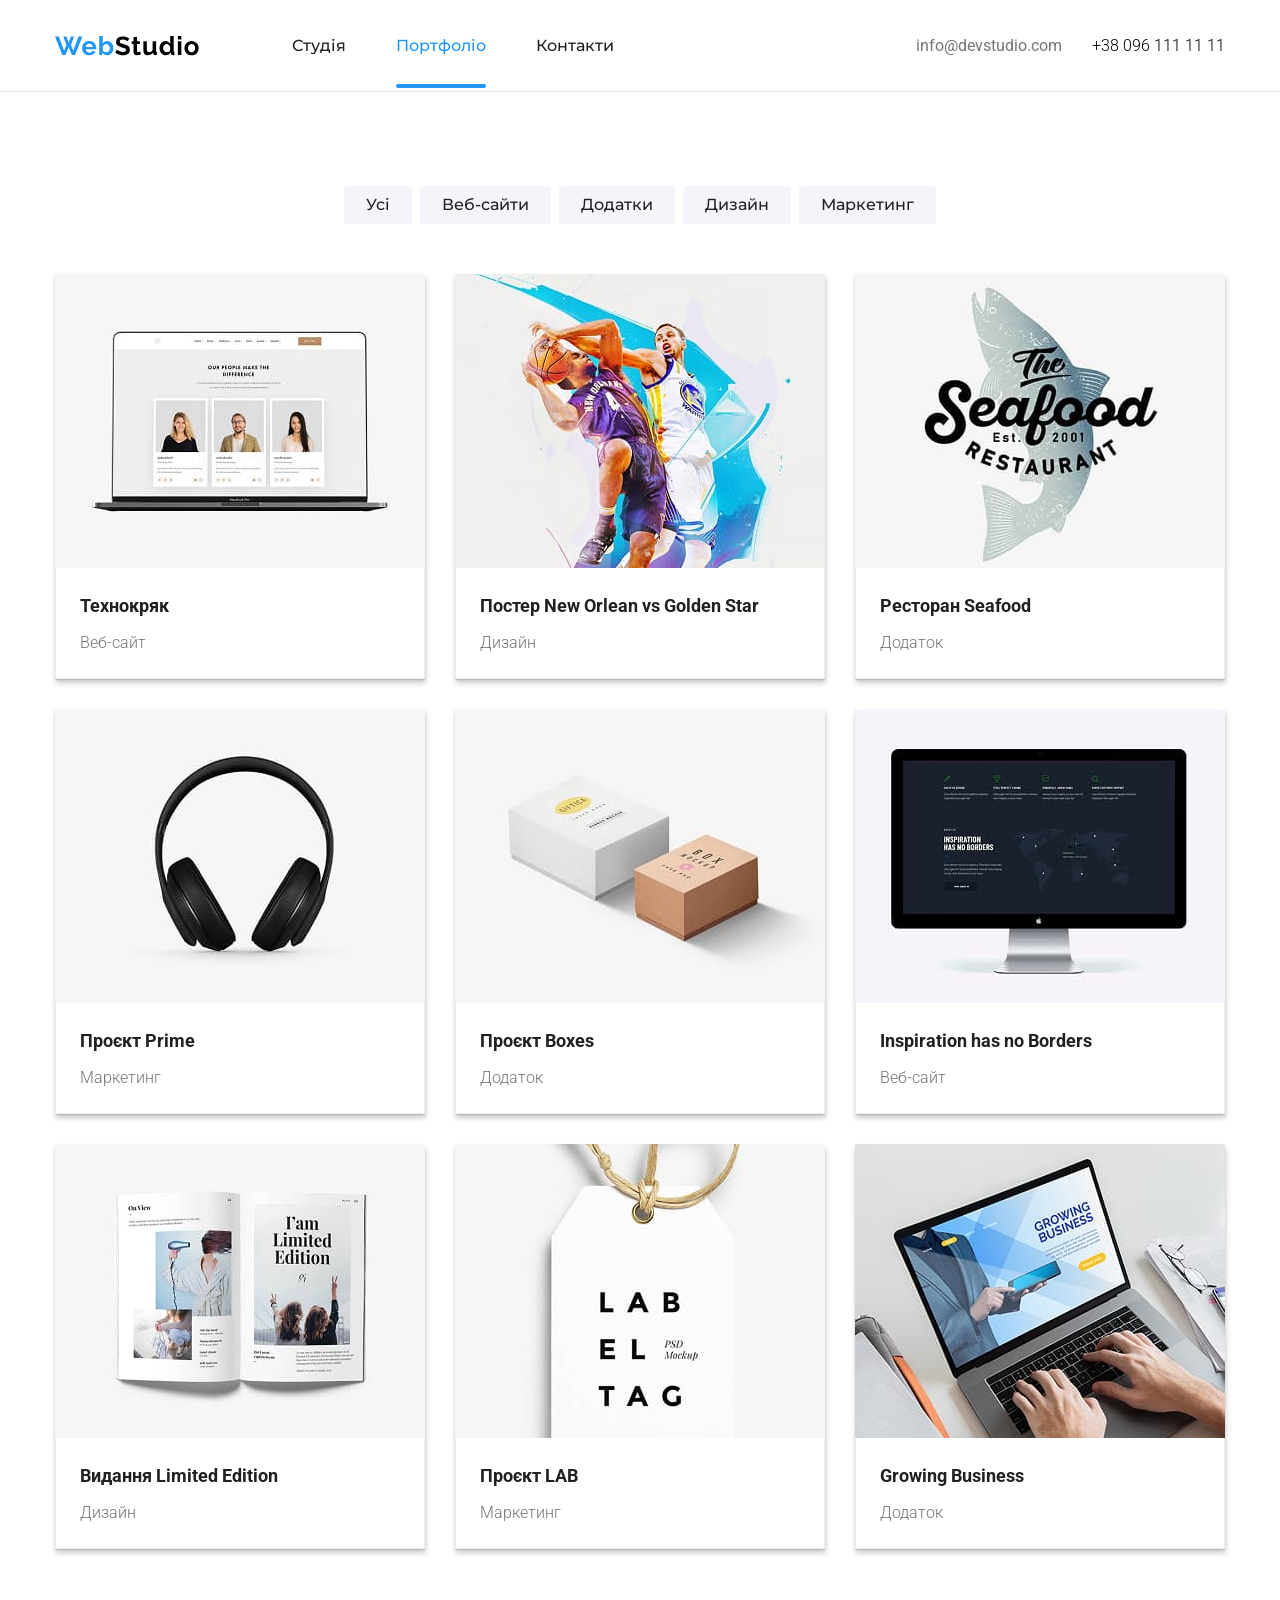
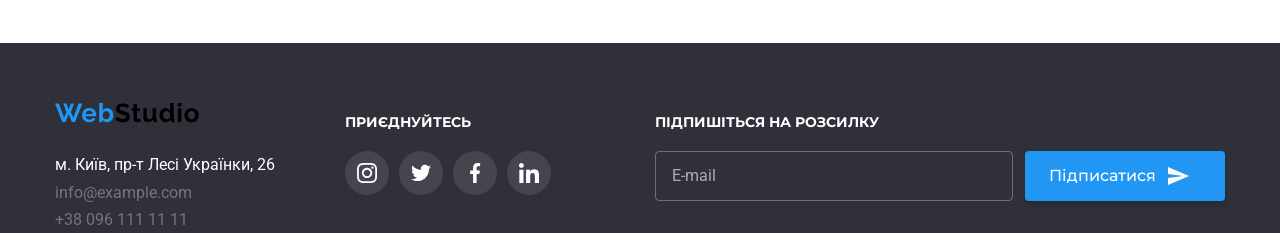
==== portfolio.html @ 0daf3292 "first commit" ====
<!DOCTYPE html>
<html lang="uk">
  <head>
    <meta charset="UTF-8"/>
    <meta name="viewport" content="width=device-width, initial-scale=1.0"/>
    <title>Portfolio</title>
    <link rel="stylesheet" href="./css/normalize.css">
    <link rel="stylesheet" href="https://cdnjs.cloudflare.com/ajax/libs/modern-normalize/1.0.0/modern-normalize.min.css">
    <link rel="stylesheet" href="./css/main.min.css">
    <link
      href="https://fonts.googleapis.com/css2?family=Montserrat:wght@500;600;700&family=Roboto:wght@300;400;500&display=swap"
      rel="stylesheet">
  </head>
  <body>
    <header class="header">
      <div class="container header-container">
        <img
          src="./image/WebStudio.svg"
          alt="WebStudio logo"
          class="header-logo">

        <nav class="header-nav">
          <ul class="header-nav-list">
            <li class="header-nav-item">
              <a href="./index.html" class="header-nav-link">Студія</a>
            </li>
            <li class="header-nav-item">
              <a href="./portfolio.html" class="header-nav-link current">Портфоліо</a>
            </li>
            <li class="header-nav-item">
              <a href="#" class="header-nav-link">Контакти</a>
            </li>
          </ul>
        </nav>

        <ul class="header-contacts">
          <li class="header-contacts-item">
            <a href="#" class="header-contacts-link">info@devstudio.com</a>
          </li>
          <li class="header-contacts-item">
            <p class="header-contacts-phone">+38 096 111 11 11</p>
          </li>
        </ul>
      </div>
    </header>

   <main class="main">
      <section class="hero-section">
      <div class="container hero-container">
      <ul class="filters">
        <li class="filters-item"><button class="filters-button">Усі</button></li>
        <li class="filters-item"><button class="filters-button">Веб-сайти</button></li>
        <li class="filters-item"><button class="filters-button">Додатки</button></li>
        <li class="filters-item"><button class="filters-button">Дизайн</button></li>
        <li class="filters-item"><button class="filters-button">Маркетинг</button></li>
      </ul>

            <ul class="portfolio">
        <li class="portfolio-item" tabindex="0">
          <div class="portfolio-thumb">
            <img src="./image/technokrayk.jpg" alt="Technokryak" class="portfolio-image"/>
            <p class="portfolio-overlay">
              Ресурс пропонує комплексні пропозиції з різним рівнем функціоналу та сервісів. Все це дозволить відвідувачу отримати вичерпні відомості про компанію чи приватну особу.
            </p>
          </div>
          <div class="portfolio-content">
            <h3 class="portfolio-title">Технокряк</h3>
            <p class="portfolio-category">Веб-сайт</p>
          </div>
        </li>

        <li class="portfolio-item" tabindex="0">
          <div class="portfolio-thumb">
            <img src="./image/poster.jpg" alt="Poster" class="portfolio-image"/>
            <p class="portfolio-overlay">
              Ресурс пропонує комплексні пропозиції з різним рівнем функціоналу та сервісів. Все це дозволить відвідувачу отримати вичерпні відомості про компанію чи приватну особу.
            </p>
          </div>
          <div class="portfolio-content">
            <h3 class="portfolio-title">Постер New Orlean vs Golden Star</h3>
            <p class="portfolio-category">Дизайн</p>
          </div>
        </li>

        <li class="portfolio-item" tabindex="0">
          <div class="portfolio-thumb">
            <img src="./image/restapp.jpg" alt="Restaurant app" class="portfolio-image"/>
            <p class="portfolio-overlay">
              Ресурс пропонує комплексні пропозиції з різним рівнем функціоналу та сервісів. Все це дозволить відвідувачу отримати вичерпні відомості про компанію чи приватну особу.
            </p>
          </div>
          <div class="portfolio-content">
            <h3 class="portfolio-title">Ресторан Seafood</h3>
            <p class="portfolio-category">Додаток</p>
          </div>
        </li>

        <li class="portfolio-item" tabindex="0">
          <div class="portfolio-thumb">
            <img src="./image/headphones.jpg" alt="Headphones" class="portfolio-image"/>
            <p class="portfolio-overlay">
              Ресурс пропонує комплексні пропозиції з різним рівнем функціоналу та сервісів. Все це дозволить відвідувачу отримати вичерпні відомості про компанію чи приватну особу.
            </p>
          </div>
          <div class="portfolio-content">
            <h3 class="portfolio-title">Проєкт Prime</h3>
            <p class="portfolio-category">Маркетинг</p>
          </div>
        </li>

        <li class="portfolio-item" tabindex="0">
          <div class="portfolio-thumb">
            <img src="./image/boxes.jpg" alt="Boxes" class="portfolio-image"/>
            <p class="portfolio-overlay">
              Ресурс пропонує комплексні пропозиції з різним рівнем функціоналу та сервісів. Все це дозволить відвідувачу отримати вичерпні відомості про компанію чи приватну особу.
            </p>
          </div>
          <div class="portfolio-content">
            <h3 class="portfolio-title">Проєкт Boxes</h3>
            <p class="portfolio-category">Додаток</p>
          </div>
        </li>

        <li class="portfolio-item" tabindex="0">
          <div class="portfolio-thumb">
            <img src="./image/inspirationapp.jpg" alt="Inspiration has no borders" class="portfolio-image"/>
            <p class="portfolio-overlay">
              Ресурс пропонує комплексні пропозиції з різним рівнем функціоналу та сервісів. Все це дозволить відвідувачу отримати вичерпні відомості про компанію чи приватну особу..
            </p>
          </div>
          <div class="portfolio-content">
            <h3 class="portfolio-title">Inspiration has no Borders</h3>
            <p class="portfolio-category">Веб-сайт</p>
          </div>
        </li>

        <li class="portfolio-item" tabindex="0">
          <div class="portfolio-thumb">
            <img src="./image/magazine.jpg" alt="Magazine" class="portfolio-image"/>
            <p class="portfolio-overlay">
              Ресурс пропонує комплексні пропозиції з різним рівнем функціоналу та сервісів. Все це дозволить відвідувачу отримати вичерпні відомості про компанію чи приватну особу.
            </p>
          </div>
          <div class="portfolio-content">
            <h3 class="portfolio-title">Видання Limited Edition</h3>
            <p class="portfolio-category">Дизайн</p>
          </div>
        </li>

        <li class="portfolio-item" tabindex="0">
          <div class="portfolio-thumb">
            <img src="./image/labtag.jpg" alt="LAB Tag" class="portfolio-image"/>
            <p class="portfolio-overlay">
             Ресурс пропонує комплексні пропозиції з різним рівнем функціоналу та сервісів. Все це дозволить відвідувачу отримати вичерпні відомості про компанію чи приватну особу.
            </p>
          </div>
          <div class="portfolio-content">
            <h3 class="portfolio-title">Проєкт LAB</h3>
            <p class="portfolio-category">Маркетинг</p>
          </div>
        </li>

        <li class="portfolio-item" tabindex="0">
          <div class="portfolio-thumb">
            <img src="./image/growingbusiness.jpg" alt="Growing business app" class="portfolio-image"/>
            <p class="portfolio-overlay">
              Ресурс пропонує комплексні пропозиції з різним рівнем функціоналу та сервісів. Все це дозволить відвідувачу отримати вичерпні відомості про компанію чи приватну особу.
            </p>
          </div>
          <div class="portfolio-content">
            <h3 class="portfolio-title">Growing Business</h3>
            <p class="portfolio-category">Додаток</p>
          </div>
        </li>
      </ul>
    </div>
   </section>
  </main>

    <footer class="footer">
      <div class="container footer-container">
      <div class="footer-info">
        <img src="./image/WebStudio.svg" alt="WebStudio logo" class="footer-logo"/>

        <address class="footer-address">
      м. Київ, пр-т Лесі Українки, 26<br/>
      <span class="footer-email">info@example.com</span><br>
      <span class="footer-phone">+38 096 111 11 11</span>
        </address>
      </div>
      <div class="footer-socials">
        <p class="footer-socials-title">Приєднуйтесь</p>
        <ul class="footer-social-list">
          <li class="footer-social-item">
            <a href="#" class="footer-social-link" aria-label="Instagram">
              <svg class="footer-social-icon">
                <use href="./image/symboldefts.svg#icon-Instagram"></use>
              </svg>
            </a>
          </li>
          <li class="footer-social-item">
            <a href="#" class="footer-social-link" aria-label="Twitter">
              <svg class="footer-social-icon">
                <use href="./image/symboldefts.svg#icon-Twitter"></use>
              </svg>
            </a>
          </li>
          <li class="footer-social-item">
            <a href="#" class="footer-social-link" aria-label="Facebook">
              <svg class="footer-social-icon">
                <use href="./image/symboldefts.svg#icon-facebook"></use>
              </svg>
            </a>
          </li>
          <li class="footer-social-item">
            <a href="#" class="footer-social-link" aria-label="LinkedIn">
              <svg class="footer-social-icon">
                <use href="./image/symboldefts.svg#icon-linkedin"></use>
              </svg>
            </a>
          </li>
        </ul>
      </div>
              <div class="footer-subscribe">
          <p class="footer-subscribe-title">Підпишіться на розсилку</p>
          <form class="footer-subscribe-form">
            <label class="footer-subscribe-label">
              <input class="footer-subscribe-input" type="email" name="subscribe-email" placeholder="E-mail">
            </label>
            <button class="footer-subscribe-btn" type="submit">
              Підписатися
              <svg class="footer-subscribe-icon">
                <use href="./image/symboldefts.svg#icon-send"></use>
              </svg>
            </button>
          </form>
        </div>
      </div>
    </footer>
  </body>
</html>
---- css/main.min.css ----
:root{--nav_and_h-color:#212121;--maintext-color:#757575;--photo_and_h1-color:#ffffff;--hover_and_logo-color:#2196f3;--secondlogo-color:#000000;--first_and_last_background-color:#2f303a;--navcontainer-color:#ececec;--third_background-color:#f5f4fa}@keyframes fadeInDown{from{opacity:0;transform:translateY(-18px)}to{opacity:1;transform:translateY(0)}}@keyframes fadeInUp{from{opacity:0;transform:translateY(28px)}to{opacity:1;transform:translateY(0)}}@keyframes scaleIn{from{opacity:0;transform:scale(0.92)}to{opacity:1;transform:scale(1)}}@keyframes softPulse{0%,100%{transform:scale(1);box-shadow:0px 4px 4px rgba(0,0,0,0.15)}50%{transform:scale(1.04);box-shadow:0px 8px 20px rgba(33,150,243,0.35)}}@keyframes modalOpen{from{opacity:0;transform:translate(-50%,-48%) scale(0.88)}to{opacity:1;transform:translate(-50%,-50%) scale(1)}}body{font-family:"Roboto",sans-serif;font-weight:400;line-height:1.71}h1{color:var(--photo_and_h1-color)}.portfolio-item h3{text-align:left;margin:0 0 4px;font-size:18px;font-weight:700;line-height:2;color:var(--nav_and_h-color)}.portfolio-item p{text-align:left;margin:0;font-size:16px;line-height:1.87;color:var(--maintext-color)}a{text-decoration:none;color:var(--nav_and_h-color)}a:hover{color:var(--hover_and_logo-color)}ul{list-style:none;margin:0;padding:0}section{padding:94px 0}.team{background-color:var(--third_background-color)}footer{background-color:var(--first_and_last_background-color)}.hero-title,.services-title,.team-title,.clients-title{margin-bottom:50px;text-align:center;font-family:"Montserrat",sans-serif;font-weight:700;line-height:1.17}h1{line-height:1.36}button{font-family:"Montserrat",sans-serif;font-weight:500;line-height:1.63}p{font-family:"Roboto",sans-serif;font-weight:300;line-height:1.71}nav a{font-family:"Montserrat",sans-serif;font-weight:500;line-height:1.14}.header{border-bottom:1px solid var(--navcontainer-color);animation:fadeInDown 700ms ease both}.header-container{display:flex;align-items:center;min-height:80px}.header-nav{margin-left:93px}.header-nav-list{display:flex;gap:50px}.header-nav-link{display:block;padding:32px 0;position:relative}.header-nav-link.current{color:var(--hover_and_logo-color)}.header-nav-link.current::after{content:"";position:absolute;left:0;bottom:-1px;width:100%;height:4px;border-radius:2px;background-color:var(--hover_and_logo-color)}.header-contacts{display:flex;align-items:center;gap:30px;margin-left:auto}.header-contacts-link{display:flex;align-items:center;gap:10px;padding:32px 0;color:var(--maintext-color)}.header-logo{display:block}.header-contacts-icon{flex-shrink:0;fill:currentColor}.envelope{width:16px;height:12px}.smartphone{width:10px;height:16px}.hero{min-height:600px;display:flex;align-items:center;background-image:linear-gradient(rgba(47,48,58,0.4),rgba(47,48,58,0.4)),url("../image/backgroundbigimg.jpg");background-size:cover;background-position:center;background-color:var(--first_and_last_background-color)}.hero-title{animation:fadeInUp 800ms ease 150ms both}.container{max-width:1200px;margin:0 auto;padding:0 15px}.hero-container{display:flex;flex-direction:column;justify-content:center;align-items:center;text-align:center}.hero-button{padding:10px 32px;border:none;border-radius:4px;background-color:var(--hover_and_logo-color);color:var(--photo_and_h1-color);cursor:pointer;transition:background-color 250ms ease,box-shadow 250ms ease;box-shadow:0px 4px 4px rgba(0,0,0,0.15);animation:fadeInUp 800ms ease 350ms both,softPulse 2600ms ease-in-out 1400ms infinite}.hero-button:hover,.hero-button:focus{background-color:#188ce8;box-shadow:0px 4px 10px rgba(0,0,0,0.25);animation-play-state:paused}.features-list{display:flex;gap:30px}.features-item{width:270px;animation:fadeInUp 650ms ease both}.features-item:nth-child(2){animation-delay:120ms}.features-item:nth-child(3){animation-delay:240ms}.features-item:nth-child(4){animation-delay:360ms}.features-item::before{content:"";display:flex;height:120px;margin-bottom:30px;background-color:var(--third_background-color);background-repeat:no-repeat;background-position:center;border-radius:4px;transition:transform 250ms ease,box-shadow 250ms ease}.features-item:hover::before{transform:translateY(-6px);box-shadow:0px 10px 22px rgba(33,150,243,0.18)}.features-icon-1::before{background-image:url(../image/attention.svg)}.features-icon-2::before{background-image:url(../image/punctuation.svg)}.features-icon-3::before{background-image:url(../image/planning.svg)}.features-icon-4::before{background-image:url(../image/technologies.svg)}.services-list{display:flex;gap:30px}.services-item{position:relative;overflow:hidden;animation:scaleIn 650ms ease both}.services-item:nth-child(2){animation-delay:140ms}.services-item:nth-child(3){animation-delay:280ms}.services-image{width:370px;height:294px;object-fit:cover;display:block;transition:transform 350ms ease}.services-item:hover .services-image{transform:scale(1.04)}.label{display:flex;position:absolute;left:0;bottom:0;width:100%;min-height:70px;justify-content:center;align-items:center;margin:0;color:white;text-transform:uppercase;background-color:rgba(0,0,0,0.6)}.team-list{display:flex;gap:30px}.team-item{background-color:var(--photo_and_h1-color);text-align:center;padding-bottom:30px;animation:fadeInUp 650ms ease both;transition:transform 250ms ease,box-shadow 250ms ease;box-shadow:0px 1px 3px rgba(0,0,0,0.12),0px 1px 1px rgba(0,0,0,0.14),0px 2px 1px rgba(0,0,0,0.2)}.team-item:nth-child(2){animation-delay:120ms}.team-item:nth-child(3){animation-delay:240ms}.team-item:nth-child(4){animation-delay:360ms}.team-item:hover{transform:translateY(-8px);box-shadow:0px 8px 18px rgba(0,0,0,0.12),0px 4px 8px rgba(0,0,0,0.14),0px 2px 4px rgba(0,0,0,0.2)}.team-name{margin:30px 0 10px;font-family:"Montserrat",sans-serif;font-size:16px;font-weight:500;line-height:1.18;color:var(--nav_and_h-color)}.team-position{margin:0 0 16px;color:var(--maintext-color)}.social-list,.footer-social-list{display:flex;justify-content:center;gap:10px}.social-link,.footer-social-link{display:flex;align-items:center;justify-content:center;width:44px;height:44px;border-radius:50%;color:#afb1b8;transition:background-color 250ms ease,color 250ms ease}.social-link:hover,.social-link:focus{background-color:var(--hover_and_logo-color);color:var(--photo_and_h1-color)}.social-icon,.footer-social-icon{width:20px;height:20px;fill:currentColor}.clients-list{display:flex;justify-content:center;gap:30px}.clients-link{display:flex;align-items:center;justify-content:center;width:170px;height:92px;color:#afb1b8;border:1px solid #afb1b8;border-radius:4px;transition:border-color 250ms ease,color 250ms ease;animation:scaleIn 550ms ease both}.clients-item:nth-child(2) .clients-link{animation-delay:80ms}.clients-item:nth-child(3) .clients-link{animation-delay:160ms}.clients-item:nth-child(4) .clients-link{animation-delay:240ms}.clients-item:nth-child(5) .clients-link{animation-delay:320ms}.clients-item:nth-child(6) .clients-link{animation-delay:400ms}.clients-link:hover,.clients-link:focus{color:var(--hover_and_logo-color);border-color:var(--hover_and_logo-color)}.clients-icon{width:106px;height:60px;fill:currentColor}.footer-address{font-style:normal;color:var(--photo_and_h1-color)}.footer-container{display:flex;align-items:flex-start;gap:70px}.footer-logo{margin-bottom:20px;margin-top:60px}.footer-email,.footer-phone{color:var(--maintext-color)}.footer-socials{margin-top:72px}.footer-socials-title{margin:0 0 20px;font-family:"Montserrat",sans-serif;font-size:14px;font-weight:700;line-height:1.14;text-transform:uppercase;color:var(--photo_and_h1-color)}.footer-social-link{color:var(--photo_and_h1-color);background-color:rgba(255,255,255,0.1)}.footer-social-link:hover,.footer-social-link:focus{color:var(--photo_and_h1-color);background-color:var(--hover_and_logo-color)}.footer-subscribe{margin-top:72px;margin-left:auto}.footer-subscribe-title{margin:0 0 20px;font-family:"Montserrat",sans-serif;font-size:14px;font-weight:700;line-height:1.14;text-transform:uppercase;color:var(--photo_and_h1-color)}.footer-subscribe-form{display:flex;align-items:center;gap:12px}.footer-subscribe-input{width:358px;height:50px;padding:0 16px;border:1px solid rgba(255,255,255,0.3);border-radius:4px;background-color:transparent;color:var(--photo_and_h1-color);outline:transparent;transition:border-color 250ms ease}.footer-subscribe-input::placeholder{color:rgba(255,255,255,0.6)}.footer-subscribe-input:focus{border-color:var(--hover_and_logo-color)}.footer-subscribe-btn{display:inline-flex;align-items:center;gap:10px;min-width:200px;height:50px;padding:0 24px;border:none;border-radius:4px;background-color:var(--hover_and_logo-color);color:var(--photo_and_h1-color);cursor:pointer;transition:background-color 250ms ease,box-shadow 250ms ease;box-shadow:0px 4px 4px rgba(0,0,0,0.15)}.footer-subscribe-btn:hover,.footer-subscribe-btn:focus{background-color:#188ce8;box-shadow:0px 4px 10px rgba(0,0,0,0.25)}.footer-subscribe-icon{width:24px;height:24px;fill:currentColor}.filters{display:flex;justify-content:center;gap:8px;margin-bottom:50px}.filters-button{padding:6px 22px;font-family:"Montserrat",sans-serif;font-weight:500;font-size:16px;line-height:1.62;background-color:var(--third_background-color);color:var(--nav_and_h-color);border:none;border-radius:4px;cursor:pointer;transition:background-color 250ms ease,color 250ms ease,box-shadow 250ms ease,transform 250ms ease;animation:fadeInDown 500ms ease both}.filters-item:nth-child(2) .filters-button{animation-delay:80ms}.filters-item:nth-child(3) .filters-button{animation-delay:160ms}.filters-item:nth-child(4) .filters-button{animation-delay:240ms}.filters-item:nth-child(5) .filters-button{animation-delay:320ms}.filters button:hover,.filters button:focus{background-color:var(--hover_and_logo-color);color:#fff;transform:translateY(-2px);box-shadow:0px 3px 1px rgba(0,0,0,0.1),0px 1px 2px rgba(0,0,0,0.08),0px 2px 2px rgba(0,0,0,0.12)}.filters button:active{background-color:var(--hover_and_logo-color);color:#fff;box-shadow:0px 3px 1px rgba(0,0,0,0.1),0px 1px 2px rgba(0,0,0,0.08),0px 2px 2px rgba(0,0,0,0.12)}.portfolio{display:flex;flex-wrap:wrap;gap:30px}.portfolio-item{flex:1 0 calc((100% - 60px) / 3);max-width:404px;background-color:#fff;outline:transparent;animation:fadeInUp 650ms ease both;transition:transform 250ms ease,box-shadow 250ms ease;box-shadow:0px 1px 1px rgba(0,0,0,0.12),0px 4px 4px rgba(0,0,0,0.06),1px 4px 6px rgba(0,0,0,0.16)}.portfolio-item:nth-child(3n+2){animation-delay:120ms}.portfolio-item:nth-child(3n){animation-delay:240ms}.portfolio-item:hover,.portfolio-item:focus-within{transform:translateY(-6px);box-shadow:0px 6px 12px rgba(0,0,0,0.12),0px 8px 18px rgba(0,0,0,0.08),1px 8px 16px rgba(0,0,0,0.14)}.portfolio-thumb{position:relative;overflow:hidden}.portfolio-image{width:370px;height:294px;display:block;object-fit:cover}.portfolio-item .portfolio-overlay{position:absolute;top:0;left:0;width:100%;height:100%;margin:0;padding:24px;font-size:16px;line-height:1.56;color:var(--photo_and_h1-color);background-color:rgba(33,150,243,0.9);transform:translateY(100%);transition:transform 250ms cubic-bezier(0.4,0,0.2,1)}.portfolio-item:hover .portfolio-overlay,.portfolio-item:focus .portfolio-overlay,.portfolio-item:focus-within .portfolio-overlay{transform:translateY(0)}.portfolio-content{padding:20px 24px;border:1px solid #eeeeee;border-top:none}.backdrop{position:fixed;top:0;left:0;width:100%;height:100%;z-index:1000;padding:20px;background-color:rgba(46,47,66,0.4);opacity:1;visibility:visible;overflow-y:auto;transition:opacity 250ms cubic-bezier(0.4,0,0.2,1),visibility 250ms cubic-bezier(0.4,0,0.2,1)}.backdrop.is-hidden{opacity:0;visibility:hidden;pointer-events:none}.no-scroll{overflow:hidden}.modal{position:absolute;top:50%;left:50%;width:100%;max-width:528px;min-height:581px;padding:72px 40px 40px;border-radius:4px;background-color:#ffffff;opacity:1;transform:translate(-50%,-50%) scale(1);transition:opacity 250ms cubic-bezier(0.4,0,0.2,1),transform 250ms cubic-bezier(0.4,0,0.2,1);box-shadow:0px 1px 3px rgba(0,0,0,0.12),0px 1px 1px rgba(0,0,0,0.14),0px 2px 1px rgba(0,0,0,0.2)}.backdrop:not(.is-hidden) .modal{animation:modalOpen 300ms cubic-bezier(0.4,0,0.2,1) both}.backdrop.is-hidden .modal{opacity:0;transform:translate(-50%,-50%) scale(0.8)}.modal-close-btn{position:absolute;top:8px;right:8px;display:flex;align-items:center;justify-content:center;width:30px;height:30px;padding:0;border:1px solid rgba(0,0,0,0.1);border-radius:50%;background-color:#f5f4fa;color:var(--secondlogo-color);cursor:pointer;transition:background-color 250ms ease,color 250ms ease,border-color 250ms ease}.modal-close-btn:hover,.modal-close-btn:focus{background-color:var(--hover_and_logo-color);color:var(--photo_and_h1-color);border-color:var(--hover_and_logo-color)}.modal-close-icon{width:18px;height:18px;fill:currentColor}.modal-form{display:flex;flex-direction:column}.modal-title{margin:0 0 16px;text-align:center;font-family:"Montserrat",sans-serif;font-size:20px;font-weight:700;line-height:1.2;color:var(--nav_and_h-color)}.modal-label{display:block;margin-bottom:10px}.modal-wrap{position:relative;display:block}.modal-text{display:block;margin-bottom:4px;font-size:12px;line-height:1.16;color:var(--maintext-color)}.modal-input,.modal-textarea{width:100%;border:1px solid rgba(33,33,33,0.2);border-radius:4px;outline:transparent;transition:border-color 250ms ease,box-shadow 250ms ease}.modal-input{height:40px;padding:0 16px 0 42px}.modal-textarea{min-height:120px;padding:12px 16px;resize:none}.modal-input:hover,.modal-input:focus,.modal-textarea:hover,.modal-textarea:focus{border-color:var(--hover_and_logo-color);box-shadow:0px 0px 0px 1px rgba(33,150,243,0.2)}.modal-input-icon{position:absolute;top:50%;left:16px;width:18px;height:18px;fill:var(--nav_and_h-color);transform:translateY(-50%);pointer-events:none;transition:fill 250ms ease}.modal-wrap:hover .modal-input-icon,.modal-input:focus+.modal-input-icon{fill:var(--hover_and_logo-color)}.modal-textarea::placeholder{color:rgba(117,117,117,0.5)}.modal-checkbox-label{display:flex;align-items:center;gap:8px;margin:10px 0 24px;font-size:14px;color:var(--maintext-color)}.modal-checkbox{width:16px;height:16px;margin:0;accent-color:var(--hover_and_logo-color)}.modal-policy-link{color:var(--hover_and_logo-color);text-decoration:underline}.modal-submit-btn{min-width:169px;margin:0 auto;padding:10px 32px;border:none;border-radius:4px;background-color:var(--hover_and_logo-color);color:var(--photo_and_h1-color);cursor:pointer;transition:background-color 250ms ease,box-shadow 250ms ease;box-shadow:0px 4px 4px rgba(0,0,0,0.15)}.modal-submit-btn:hover,.modal-submit-btn:focus{background-color:#188ce8;box-shadow:0px 4px 10px rgba(0,0,0,0.25)}
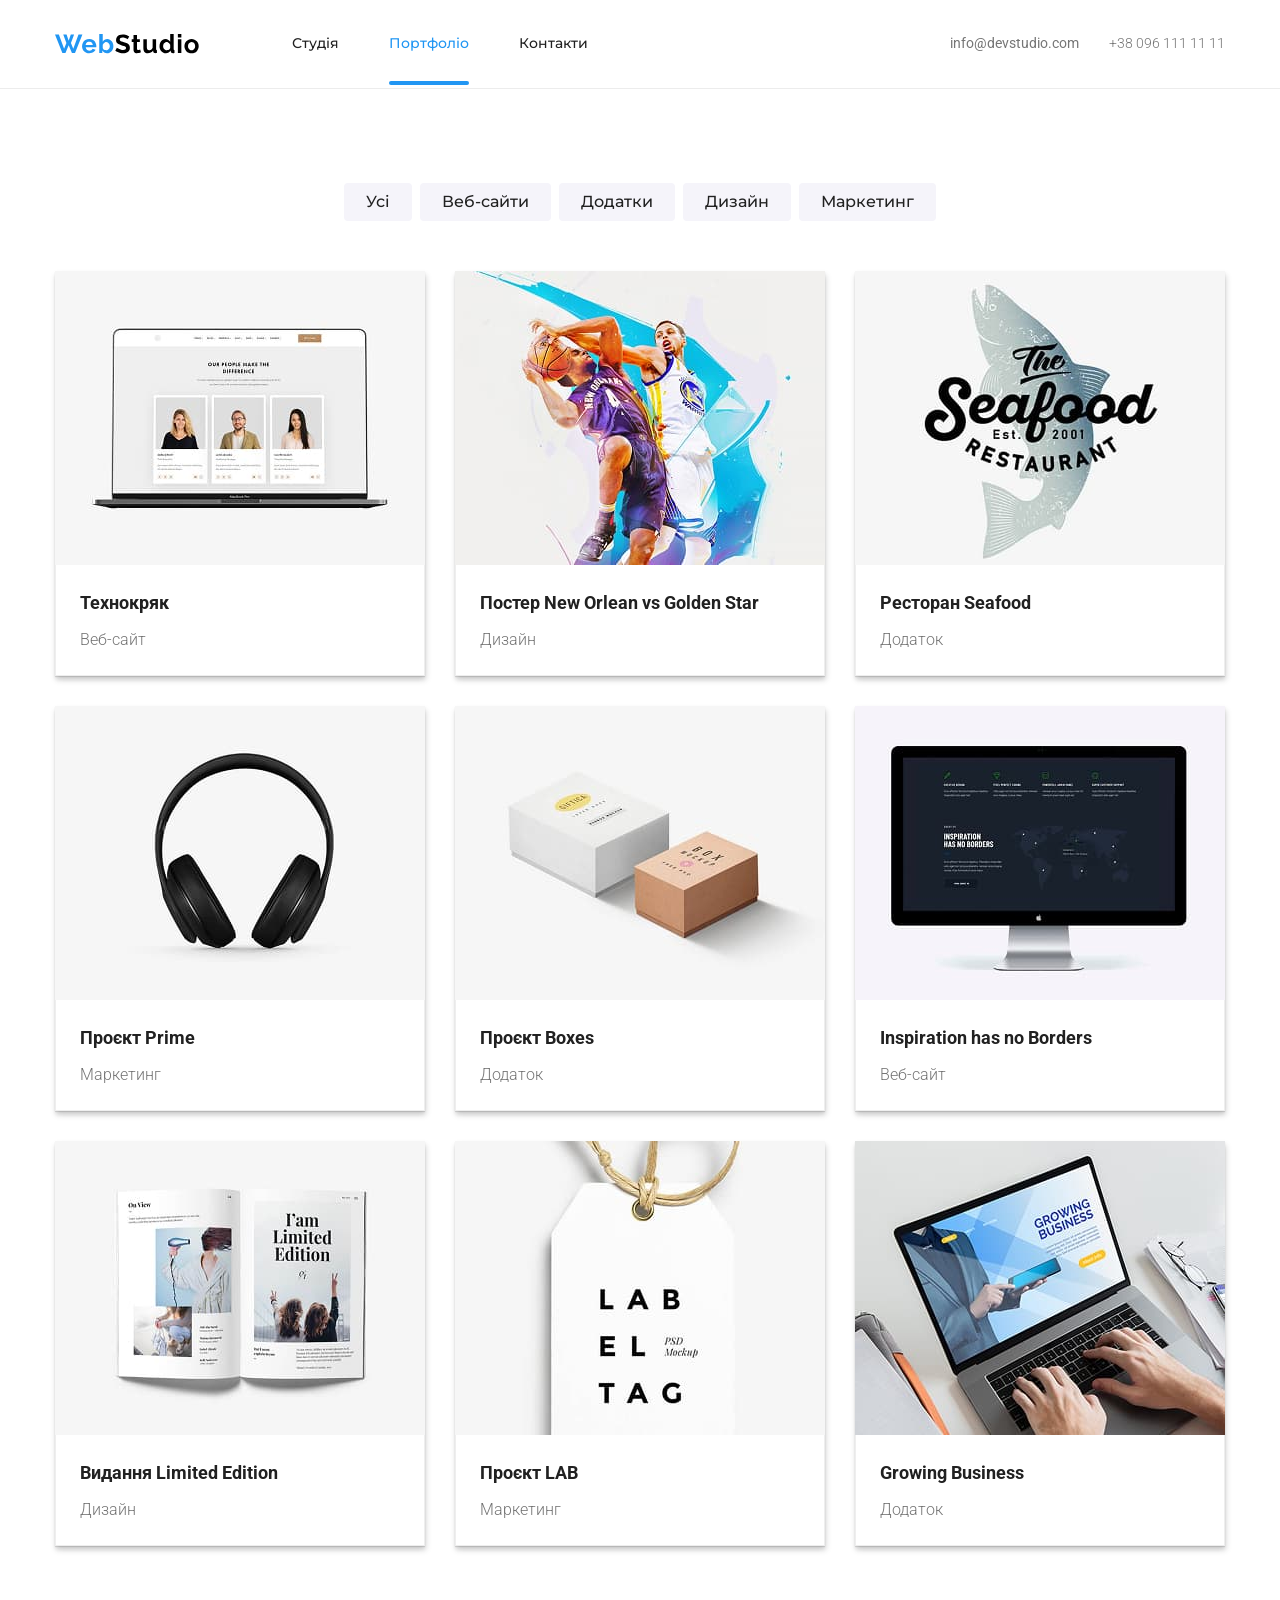
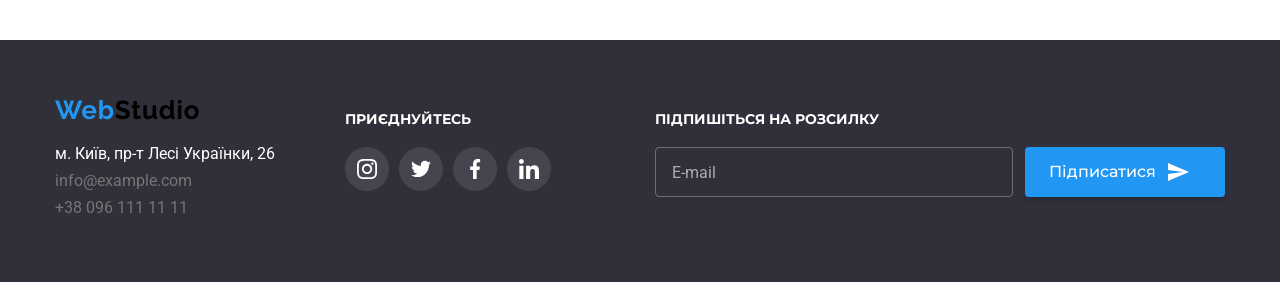
==== commit edae0f0e: "added changes" ====
--- a/portfolio.html
+++ b/portfolio.html
@@ -13,163 +13,163 @@
   </head>
   <body>
     <header class="header">
-      <div class="container header-container">
+      <div class="container header__container">
         <img
           src="./image/WebStudio.svg"
           alt="WebStudio logo"
-          class="header-logo">
-
-        <nav class="header-nav">
-          <ul class="header-nav-list">
-            <li class="header-nav-item">
-              <a href="./index.html" class="header-nav-link">Студія</a>
+          class="header__logo">
+
+        <nav class="header__nav">
+          <ul class="header__nav-list">
+            <li class="header__nav-item">
+              <a href="./index.html" class="header__nav-link">Студія</a>
             </li>
-            <li class="header-nav-item">
-              <a href="./portfolio.html" class="header-nav-link current">Портфоліо</a>
+            <li class="header__nav-item">
+              <a href="./portfolio.html" class="header__nav-link header__nav-link--current">Портфоліо</a>
             </li>
-            <li class="header-nav-item">
-              <a href="#" class="header-nav-link">Контакти</a>
+            <li class="header__nav-item">
+              <a href="#" class="header__nav-link">Контакти</a>
             </li>
           </ul>
         </nav>
 
-        <ul class="header-contacts">
-          <li class="header-contacts-item">
-            <a href="#" class="header-contacts-link">info@devstudio.com</a>
-          </li>
-          <li class="header-contacts-item">
-            <p class="header-contacts-phone">+38 096 111 11 11</p>
+        <ul class="header__contacts">
+          <li class="header__contacts-item">
+            <a href="#" class="header__contacts-link">info@devstudio.com</a>
+          </li>
+          <li class="header__contacts-item">
+            <p class="header__contacts-phone">+38 096 111 11 11</p>
           </li>
         </ul>
       </div>
     </header>
 
    <main class="main">
-      <section class="hero-section">
-      <div class="container hero-container">
+      <section class="portfolio-section">
+      <div class="container portfolio-section__container">
       <ul class="filters">
-        <li class="filters-item"><button class="filters-button">Усі</button></li>
-        <li class="filters-item"><button class="filters-button">Веб-сайти</button></li>
-        <li class="filters-item"><button class="filters-button">Додатки</button></li>
-        <li class="filters-item"><button class="filters-button">Дизайн</button></li>
-        <li class="filters-item"><button class="filters-button">Маркетинг</button></li>
+        <li class="filters__item"><button class="filters__button">Усі</button></li>
+        <li class="filters__item"><button class="filters__button">Веб-сайти</button></li>
+        <li class="filters__item"><button class="filters__button">Додатки</button></li>
+        <li class="filters__item"><button class="filters__button">Дизайн</button></li>
+        <li class="filters__item"><button class="filters__button">Маркетинг</button></li>
       </ul>
 
             <ul class="portfolio">
-        <li class="portfolio-item" tabindex="0">
-          <div class="portfolio-thumb">
-            <img src="./image/technokrayk.jpg" alt="Technokryak" class="portfolio-image"/>
-            <p class="portfolio-overlay">
-              Ресурс пропонує комплексні пропозиції з різним рівнем функціоналу та сервісів. Все це дозволить відвідувачу отримати вичерпні відомості про компанію чи приватну особу.
-            </p>
-          </div>
-          <div class="portfolio-content">
-            <h3 class="portfolio-title">Технокряк</h3>
-            <p class="portfolio-category">Веб-сайт</p>
-          </div>
-        </li>
-
-        <li class="portfolio-item" tabindex="0">
-          <div class="portfolio-thumb">
-            <img src="./image/poster.jpg" alt="Poster" class="portfolio-image"/>
-            <p class="portfolio-overlay">
-              Ресурс пропонує комплексні пропозиції з різним рівнем функціоналу та сервісів. Все це дозволить відвідувачу отримати вичерпні відомості про компанію чи приватну особу.
-            </p>
-          </div>
-          <div class="portfolio-content">
-            <h3 class="portfolio-title">Постер New Orlean vs Golden Star</h3>
-            <p class="portfolio-category">Дизайн</p>
-          </div>
-        </li>
-
-        <li class="portfolio-item" tabindex="0">
-          <div class="portfolio-thumb">
-            <img src="./image/restapp.jpg" alt="Restaurant app" class="portfolio-image"/>
-            <p class="portfolio-overlay">
-              Ресурс пропонує комплексні пропозиції з різним рівнем функціоналу та сервісів. Все це дозволить відвідувачу отримати вичерпні відомості про компанію чи приватну особу.
-            </p>
-          </div>
-          <div class="portfolio-content">
-            <h3 class="portfolio-title">Ресторан Seafood</h3>
-            <p class="portfolio-category">Додаток</p>
-          </div>
-        </li>
-
-        <li class="portfolio-item" tabindex="0">
-          <div class="portfolio-thumb">
-            <img src="./image/headphones.jpg" alt="Headphones" class="portfolio-image"/>
-            <p class="portfolio-overlay">
-              Ресурс пропонує комплексні пропозиції з різним рівнем функціоналу та сервісів. Все це дозволить відвідувачу отримати вичерпні відомості про компанію чи приватну особу.
-            </p>
-          </div>
-          <div class="portfolio-content">
-            <h3 class="portfolio-title">Проєкт Prime</h3>
-            <p class="portfolio-category">Маркетинг</p>
-          </div>
-        </li>
-
-        <li class="portfolio-item" tabindex="0">
-          <div class="portfolio-thumb">
-            <img src="./image/boxes.jpg" alt="Boxes" class="portfolio-image"/>
-            <p class="portfolio-overlay">
-              Ресурс пропонує комплексні пропозиції з різним рівнем функціоналу та сервісів. Все це дозволить відвідувачу отримати вичерпні відомості про компанію чи приватну особу.
-            </p>
-          </div>
-          <div class="portfolio-content">
-            <h3 class="portfolio-title">Проєкт Boxes</h3>
-            <p class="portfolio-category">Додаток</p>
-          </div>
-        </li>
-
-        <li class="portfolio-item" tabindex="0">
-          <div class="portfolio-thumb">
-            <img src="./image/inspirationapp.jpg" alt="Inspiration has no borders" class="portfolio-image"/>
-            <p class="portfolio-overlay">
+        <li class="portfolio__item" tabindex="0">
+          <div class="portfolio__thumb">
+            <img src="./image/technokrayk.jpg" alt="Technokryak" class="portfolio__image"/>
+            <p class="portfolio__overlay">
+              Ресурс пропонує комплексні пропозиції з різним рівнем функціоналу та сервісів. Все це дозволить відвідувачу отримати вичерпні відомості про компанію чи приватну особу.
+            </p>
+          </div>
+          <div class="portfolio__content">
+            <h3 class="portfolio__title">Технокряк</h3>
+            <p class="portfolio__category">Веб-сайт</p>
+          </div>
+        </li>
+
+        <li class="portfolio__item" tabindex="0">
+          <div class="portfolio__thumb">
+            <img src="./image/poster.jpg" alt="Poster" class="portfolio__image"/>
+            <p class="portfolio__overlay">
+              Ресурс пропонує комплексні пропозиції з різним рівнем функціоналу та сервісів. Все це дозволить відвідувачу отримати вичерпні відомості про компанію чи приватну особу.
+            </p>
+          </div>
+          <div class="portfolio__content">
+            <h3 class="portfolio__title">Постер New Orlean vs Golden Star</h3>
+            <p class="portfolio__category">Дизайн</p>
+          </div>
+        </li>
+
+        <li class="portfolio__item" tabindex="0">
+          <div class="portfolio__thumb">
+            <img src="./image/restapp.jpg" alt="Restaurant app" class="portfolio__image"/>
+            <p class="portfolio__overlay">
+              Ресурс пропонує комплексні пропозиції з різним рівнем функціоналу та сервісів. Все це дозволить відвідувачу отримати вичерпні відомості про компанію чи приватну особу.
+            </p>
+          </div>
+          <div class="portfolio__content">
+            <h3 class="portfolio__title">Ресторан Seafood</h3>
+            <p class="portfolio__category">Додаток</p>
+          </div>
+        </li>
+
+        <li class="portfolio__item" tabindex="0">
+          <div class="portfolio__thumb">
+            <img src="./image/headphones.jpg" alt="Headphones" class="portfolio__image"/>
+            <p class="portfolio__overlay">
+              Ресурс пропонує комплексні пропозиції з різним рівнем функціоналу та сервісів. Все це дозволить відвідувачу отримати вичерпні відомості про компанію чи приватну особу.
+            </p>
+          </div>
+          <div class="portfolio__content">
+            <h3 class="portfolio__title">Проєкт Prime</h3>
+            <p class="portfolio__category">Маркетинг</p>
+          </div>
+        </li>
+
+        <li class="portfolio__item" tabindex="0">
+          <div class="portfolio__thumb">
+            <img src="./image/boxes.jpg" alt="Boxes" class="portfolio__image"/>
+            <p class="portfolio__overlay">
+              Ресурс пропонує комплексні пропозиції з різним рівнем функціоналу та сервісів. Все це дозволить відвідувачу отримати вичерпні відомості про компанію чи приватну особу.
+            </p>
+          </div>
+          <div class="portfolio__content">
+            <h3 class="portfolio__title">Проєкт Boxes</h3>
+            <p class="portfolio__category">Додаток</p>
+          </div>
+        </li>
+
+        <li class="portfolio__item" tabindex="0">
+          <div class="portfolio__thumb">
+            <img src="./image/inspirationapp.jpg" alt="Inspiration has no borders" class="portfolio__image"/>
+            <p class="portfolio__overlay">
               Ресурс пропонує комплексні пропозиції з різним рівнем функціоналу та сервісів. Все це дозволить відвідувачу отримати вичерпні відомості про компанію чи приватну особу..
             </p>
           </div>
-          <div class="portfolio-content">
-            <h3 class="portfolio-title">Inspiration has no Borders</h3>
-            <p class="portfolio-category">Веб-сайт</p>
-          </div>
-        </li>
-
-        <li class="portfolio-item" tabindex="0">
-          <div class="portfolio-thumb">
-            <img src="./image/magazine.jpg" alt="Magazine" class="portfolio-image"/>
-            <p class="portfolio-overlay">
-              Ресурс пропонує комплексні пропозиції з різним рівнем функціоналу та сервісів. Все це дозволить відвідувачу отримати вичерпні відомості про компанію чи приватну особу.
-            </p>
-          </div>
-          <div class="portfolio-content">
-            <h3 class="portfolio-title">Видання Limited Edition</h3>
-            <p class="portfolio-category">Дизайн</p>
-          </div>
-        </li>
-
-        <li class="portfolio-item" tabindex="0">
-          <div class="portfolio-thumb">
-            <img src="./image/labtag.jpg" alt="LAB Tag" class="portfolio-image"/>
-            <p class="portfolio-overlay">
+          <div class="portfolio__content">
+            <h3 class="portfolio__title">Inspiration has no Borders</h3>
+            <p class="portfolio__category">Веб-сайт</p>
+          </div>
+        </li>
+
+        <li class="portfolio__item" tabindex="0">
+          <div class="portfolio__thumb">
+            <img src="./image/magazine.jpg" alt="Magazine" class="portfolio__image"/>
+            <p class="portfolio__overlay">
+              Ресурс пропонує комплексні пропозиції з різним рівнем функціоналу та сервісів. Все це дозволить відвідувачу отримати вичерпні відомості про компанію чи приватну особу.
+            </p>
+          </div>
+          <div class="portfolio__content">
+            <h3 class="portfolio__title">Видання Limited Edition</h3>
+            <p class="portfolio__category">Дизайн</p>
+          </div>
+        </li>
+
+        <li class="portfolio__item" tabindex="0">
+          <div class="portfolio__thumb">
+            <img src="./image/labtag.jpg" alt="LAB Tag" class="portfolio__image"/>
+            <p class="portfolio__overlay">
              Ресурс пропонує комплексні пропозиції з різним рівнем функціоналу та сервісів. Все це дозволить відвідувачу отримати вичерпні відомості про компанію чи приватну особу.
             </p>
           </div>
-          <div class="portfolio-content">
-            <h3 class="portfolio-title">Проєкт LAB</h3>
-            <p class="portfolio-category">Маркетинг</p>
-          </div>
-        </li>
-
-        <li class="portfolio-item" tabindex="0">
-          <div class="portfolio-thumb">
-            <img src="./image/growingbusiness.jpg" alt="Growing business app" class="portfolio-image"/>
-            <p class="portfolio-overlay">
-              Ресурс пропонує комплексні пропозиції з різним рівнем функціоналу та сервісів. Все це дозволить відвідувачу отримати вичерпні відомості про компанію чи приватну особу.
-            </p>
-          </div>
-          <div class="portfolio-content">
-            <h3 class="portfolio-title">Growing Business</h3>
-            <p class="portfolio-category">Додаток</p>
+          <div class="portfolio__content">
+            <h3 class="portfolio__title">Проєкт LAB</h3>
+            <p class="portfolio__category">Маркетинг</p>
+          </div>
+        </li>
+
+        <li class="portfolio__item" tabindex="0">
+          <div class="portfolio__thumb">
+            <img src="./image/growingbusiness.jpg" alt="Growing business app" class="portfolio__image"/>
+            <p class="portfolio__overlay">
+              Ресурс пропонує комплексні пропозиції з різним рівнем функціоналу та сервісів. Все це дозволить відвідувачу отримати вичерпні відомості про компанію чи приватну особу.
+            </p>
+          </div>
+          <div class="portfolio__content">
+            <h3 class="portfolio__title">Growing Business</h3>
+            <p class="portfolio__category">Додаток</p>
           </div>
         </li>
       </ul>
@@ -178,58 +178,58 @@
   </main>
 
     <footer class="footer">
-      <div class="container footer-container">
-      <div class="footer-info">
-        <img src="./image/WebStudio.svg" alt="WebStudio logo" class="footer-logo"/>
-
-        <address class="footer-address">
+      <div class="container footer__container">
+      <div class="footer__info">
+        <img src="./image/WebStudio.svg" alt="WebStudio logo" class="footer__logo"/>
+
+        <address class="footer__address">
       м. Київ, пр-т Лесі Українки, 26<br/>
-      <span class="footer-email">info@example.com</span><br>
-      <span class="footer-phone">+38 096 111 11 11</span>
+      <span class="footer__email">info@example.com</span><br>
+      <span class="footer__phone">+38 096 111 11 11</span>
         </address>
       </div>
-      <div class="footer-socials">
-        <p class="footer-socials-title">Приєднуйтесь</p>
-        <ul class="footer-social-list">
-          <li class="footer-social-item">
-            <a href="#" class="footer-social-link" aria-label="Instagram">
-              <svg class="footer-social-icon">
+      <div class="footer__socials">
+        <p class="footer__socials-title">Приєднуйтесь</p>
+        <ul class="footer__social-list">
+          <li class="footer__social-item">
+            <a href="#" class="footer__social-link" aria-label="Instagram">
+              <svg class="footer__social-icon">
                 <use href="./image/symboldefts.svg#icon-Instagram"></use>
               </svg>
             </a>
           </li>
-          <li class="footer-social-item">
-            <a href="#" class="footer-social-link" aria-label="Twitter">
-              <svg class="footer-social-icon">
+          <li class="footer__social-item">
+            <a href="#" class="footer__social-link" aria-label="Twitter">
+              <svg class="footer__social-icon">
                 <use href="./image/symboldefts.svg#icon-Twitter"></use>
               </svg>
             </a>
           </li>
-          <li class="footer-social-item">
-            <a href="#" class="footer-social-link" aria-label="Facebook">
-              <svg class="footer-social-icon">
+          <li class="footer__social-item">
+            <a href="#" class="footer__social-link" aria-label="Facebook">
+              <svg class="footer__social-icon">
                 <use href="./image/symboldefts.svg#icon-facebook"></use>
               </svg>
             </a>
           </li>
-          <li class="footer-social-item">
-            <a href="#" class="footer-social-link" aria-label="LinkedIn">
-              <svg class="footer-social-icon">
+          <li class="footer__social-item">
+            <a href="#" class="footer__social-link" aria-label="LinkedIn">
+              <svg class="footer__social-icon">
                 <use href="./image/symboldefts.svg#icon-linkedin"></use>
               </svg>
             </a>
           </li>
         </ul>
       </div>
-              <div class="footer-subscribe">
-          <p class="footer-subscribe-title">Підпишіться на розсилку</p>
-          <form class="footer-subscribe-form">
-            <label class="footer-subscribe-label">
-              <input class="footer-subscribe-input" type="email" name="subscribe-email" placeholder="E-mail">
+              <div class="footer__subscribe">
+          <p class="footer__subscribe-title">Підпишіться на розсилку</p>
+          <form class="footer__subscribe-form">
+            <label class="footer__subscribe-label">
+              <input class="footer__subscribe-input" type="email" name="subscribe-email" placeholder="E-mail">
             </label>
-            <button class="footer-subscribe-btn" type="submit">
+            <button class="footer__subscribe-btn" type="submit">
               Підписатися
-              <svg class="footer-subscribe-icon">
+              <svg class="footer__subscribe-icon">
                 <use href="./image/symboldefts.svg#icon-send"></use>
               </svg>
             </button>
--- a/css/main.min.css
+++ b/css/main.min.css
@@ -1 +1 @@
-:root{--nav_and_h-color:#212121;--maintext-color:#757575;--photo_and_h1-color:#ffffff;--hover_and_logo-color:#2196f3;--secondlogo-color:#000000;--first_and_last_background-color:#2f303a;--navcontainer-color:#ececec;--third_background-color:#f5f4fa}@keyframes fadeInDown{from{opacity:0;transform:translateY(-18px)}to{opacity:1;transform:translateY(0)}}@keyframes fadeInUp{from{opacity:0;transform:translateY(28px)}to{opacity:1;transform:translateY(0)}}@keyframes scaleIn{from{opacity:0;transform:scale(0.92)}to{opacity:1;transform:scale(1)}}@keyframes softPulse{0%,100%{transform:scale(1);box-shadow:0px 4px 4px rgba(0,0,0,0.15)}50%{transform:scale(1.04);box-shadow:0px 8px 20px rgba(33,150,243,0.35)}}@keyframes modalOpen{from{opacity:0;transform:translate(-50%,-48%) scale(0.88)}to{opacity:1;transform:translate(-50%,-50%) scale(1)}}body{font-family:"Roboto",sans-serif;font-weight:400;line-height:1.71}h1{color:var(--photo_and_h1-color)}.portfolio-item h3{text-align:left;margin:0 0 4px;font-size:18px;font-weight:700;line-height:2;color:var(--nav_and_h-color)}.portfolio-item p{text-align:left;margin:0;font-size:16px;line-height:1.87;color:var(--maintext-color)}a{text-decoration:none;color:var(--nav_and_h-color)}a:hover{color:var(--hover_and_logo-color)}ul{list-style:none;margin:0;padding:0}section{padding:94px 0}.team{background-color:var(--third_background-color)}footer{background-color:var(--first_and_last_background-color)}.hero-title,.services-title,.team-title,.clients-title{margin-bottom:50px;text-align:center;font-family:"Montserrat",sans-serif;font-weight:700;line-height:1.17}h1{line-height:1.36}button{font-family:"Montserrat",sans-serif;font-weight:500;line-height:1.63}p{font-family:"Roboto",sans-serif;font-weight:300;line-height:1.71}nav a{font-family:"Montserrat",sans-serif;font-weight:500;line-height:1.14}.header{border-bottom:1px solid var(--navcontainer-color);animation:fadeInDown 700ms ease both}.header-container{display:flex;align-items:center;min-height:80px}.header-nav{margin-left:93px}.header-nav-list{display:flex;gap:50px}.header-nav-link{display:block;padding:32px 0;position:relative}.header-nav-link.current{color:var(--hover_and_logo-color)}.header-nav-link.current::after{content:"";position:absolute;left:0;bottom:-1px;width:100%;height:4px;border-radius:2px;background-color:var(--hover_and_logo-color)}.header-contacts{display:flex;align-items:center;gap:30px;margin-left:auto}.header-contacts-link{display:flex;align-items:center;gap:10px;padding:32px 0;color:var(--maintext-color)}.header-logo{display:block}.header-contacts-icon{flex-shrink:0;fill:currentColor}.envelope{width:16px;height:12px}.smartphone{width:10px;height:16px}.hero{min-height:600px;display:flex;align-items:center;background-image:linear-gradient(rgba(47,48,58,0.4),rgba(47,48,58,0.4)),url("../image/backgroundbigimg.jpg");background-size:cover;background-position:center;background-color:var(--first_and_last_background-color)}.hero-title{animation:fadeInUp 800ms ease 150ms both}.container{max-width:1200px;margin:0 auto;padding:0 15px}.hero-container{display:flex;flex-direction:column;justify-content:center;align-items:center;text-align:center}.hero-button{padding:10px 32px;border:none;border-radius:4px;background-color:var(--hover_and_logo-color);color:var(--photo_and_h1-color);cursor:pointer;transition:background-color 250ms ease,box-shadow 250ms ease;box-shadow:0px 4px 4px rgba(0,0,0,0.15);animation:fadeInUp 800ms ease 350ms both,softPulse 2600ms ease-in-out 1400ms infinite}.hero-button:hover,.hero-button:focus{background-color:#188ce8;box-shadow:0px 4px 10px rgba(0,0,0,0.25);animation-play-state:paused}.features-list{display:flex;gap:30px}.features-item{width:270px;animation:fadeInUp 650ms ease both}.features-item:nth-child(2){animation-delay:120ms}.features-item:nth-child(3){animation-delay:240ms}.features-item:nth-child(4){animation-delay:360ms}.features-item::before{content:"";display:flex;height:120px;margin-bottom:30px;background-color:var(--third_background-color);background-repeat:no-repeat;background-position:center;border-radius:4px;transition:transform 250ms ease,box-shadow 250ms ease}.features-item:hover::before{transform:translateY(-6px);box-shadow:0px 10px 22px rgba(33,150,243,0.18)}.features-icon-1::before{background-image:url(../image/attention.svg)}.features-icon-2::before{background-image:url(../image/punctuation.svg)}.features-icon-3::before{background-image:url(../image/planning.svg)}.features-icon-4::before{background-image:url(../image/technologies.svg)}.services-list{display:flex;gap:30px}.services-item{position:relative;overflow:hidden;animation:scaleIn 650ms ease both}.services-item:nth-child(2){animation-delay:140ms}.services-item:nth-child(3){animation-delay:280ms}.services-image{width:370px;height:294px;object-fit:cover;display:block;transition:transform 350ms ease}.services-item:hover .services-image{transform:scale(1.04)}.label{display:flex;position:absolute;left:0;bottom:0;width:100%;min-height:70px;justify-content:center;align-items:center;margin:0;color:white;text-transform:uppercase;background-color:rgba(0,0,0,0.6)}.team-list{display:flex;gap:30px}.team-item{background-color:var(--photo_and_h1-color);text-align:center;padding-bottom:30px;animation:fadeInUp 650ms ease both;transition:transform 250ms ease,box-shadow 250ms ease;box-shadow:0px 1px 3px rgba(0,0,0,0.12),0px 1px 1px rgba(0,0,0,0.14),0px 2px 1px rgba(0,0,0,0.2)}.team-item:nth-child(2){animation-delay:120ms}.team-item:nth-child(3){animation-delay:240ms}.team-item:nth-child(4){animation-delay:360ms}.team-item:hover{transform:translateY(-8px);box-shadow:0px 8px 18px rgba(0,0,0,0.12),0px 4px 8px rgba(0,0,0,0.14),0px 2px 4px rgba(0,0,0,0.2)}.team-name{margin:30px 0 10px;font-family:"Montserrat",sans-serif;font-size:16px;font-weight:500;line-height:1.18;color:var(--nav_and_h-color)}.team-position{margin:0 0 16px;color:var(--maintext-color)}.social-list,.footer-social-list{display:flex;justify-content:center;gap:10px}.social-link,.footer-social-link{display:flex;align-items:center;justify-content:center;width:44px;height:44px;border-radius:50%;color:#afb1b8;transition:background-color 250ms ease,color 250ms ease}.social-link:hover,.social-link:focus{background-color:var(--hover_and_logo-color);color:var(--photo_and_h1-color)}.social-icon,.footer-social-icon{width:20px;height:20px;fill:currentColor}.clients-list{display:flex;justify-content:center;gap:30px}.clients-link{display:flex;align-items:center;justify-content:center;width:170px;height:92px;color:#afb1b8;border:1px solid #afb1b8;border-radius:4px;transition:border-color 250ms ease,color 250ms ease;animation:scaleIn 550ms ease both}.clients-item:nth-child(2) .clients-link{animation-delay:80ms}.clients-item:nth-child(3) .clients-link{animation-delay:160ms}.clients-item:nth-child(4) .clients-link{animation-delay:240ms}.clients-item:nth-child(5) .clients-link{animation-delay:320ms}.clients-item:nth-child(6) .clients-link{animation-delay:400ms}.clients-link:hover,.clients-link:focus{color:var(--hover_and_logo-color);border-color:var(--hover_and_logo-color)}.clients-icon{width:106px;height:60px;fill:currentColor}.footer-address{font-style:normal;color:var(--photo_and_h1-color)}.footer-container{display:flex;align-items:flex-start;gap:70px}.footer-logo{margin-bottom:20px;margin-top:60px}.footer-email,.footer-phone{color:var(--maintext-color)}.footer-socials{margin-top:72px}.footer-socials-title{margin:0 0 20px;font-family:"Montserrat",sans-serif;font-size:14px;font-weight:700;line-height:1.14;text-transform:uppercase;color:var(--photo_and_h1-color)}.footer-social-link{color:var(--photo_and_h1-color);background-color:rgba(255,255,255,0.1)}.footer-social-link:hover,.footer-social-link:focus{color:var(--photo_and_h1-color);background-color:var(--hover_and_logo-color)}.footer-subscribe{margin-top:72px;margin-left:auto}.footer-subscribe-title{margin:0 0 20px;font-family:"Montserrat",sans-serif;font-size:14px;font-weight:700;line-height:1.14;text-transform:uppercase;color:var(--photo_and_h1-color)}.footer-subscribe-form{display:flex;align-items:center;gap:12px}.footer-subscribe-input{width:358px;height:50px;padding:0 16px;border:1px solid rgba(255,255,255,0.3);border-radius:4px;background-color:transparent;color:var(--photo_and_h1-color);outline:transparent;transition:border-color 250ms ease}.footer-subscribe-input::placeholder{color:rgba(255,255,255,0.6)}.footer-subscribe-input:focus{border-color:var(--hover_and_logo-color)}.footer-subscribe-btn{display:inline-flex;align-items:center;gap:10px;min-width:200px;height:50px;padding:0 24px;border:none;border-radius:4px;background-color:var(--hover_and_logo-color);color:var(--photo_and_h1-color);cursor:pointer;transition:background-color 250ms ease,box-shadow 250ms ease;box-shadow:0px 4px 4px rgba(0,0,0,0.15)}.footer-subscribe-btn:hover,.footer-subscribe-btn:focus{background-color:#188ce8;box-shadow:0px 4px 10px rgba(0,0,0,0.25)}.footer-subscribe-icon{width:24px;height:24px;fill:currentColor}.filters{display:flex;justify-content:center;gap:8px;margin-bottom:50px}.filters-button{padding:6px 22px;font-family:"Montserrat",sans-serif;font-weight:500;font-size:16px;line-height:1.62;background-color:var(--third_background-color);color:var(--nav_and_h-color);border:none;border-radius:4px;cursor:pointer;transition:background-color 250ms ease,color 250ms ease,box-shadow 250ms ease,transform 250ms ease;animation:fadeInDown 500ms ease both}.filters-item:nth-child(2) .filters-button{animation-delay:80ms}.filters-item:nth-child(3) .filters-button{animation-delay:160ms}.filters-item:nth-child(4) .filters-button{animation-delay:240ms}.filters-item:nth-child(5) .filters-button{animation-delay:320ms}.filters button:hover,.filters button:focus{background-color:var(--hover_and_logo-color);color:#fff;transform:translateY(-2px);box-shadow:0px 3px 1px rgba(0,0,0,0.1),0px 1px 2px rgba(0,0,0,0.08),0px 2px 2px rgba(0,0,0,0.12)}.filters button:active{background-color:var(--hover_and_logo-color);color:#fff;box-shadow:0px 3px 1px rgba(0,0,0,0.1),0px 1px 2px rgba(0,0,0,0.08),0px 2px 2px rgba(0,0,0,0.12)}.portfolio{display:flex;flex-wrap:wrap;gap:30px}.portfolio-item{flex:1 0 calc((100% - 60px) / 3);max-width:404px;background-color:#fff;outline:transparent;animation:fadeInUp 650ms ease both;transition:transform 250ms ease,box-shadow 250ms ease;box-shadow:0px 1px 1px rgba(0,0,0,0.12),0px 4px 4px rgba(0,0,0,0.06),1px 4px 6px rgba(0,0,0,0.16)}.portfolio-item:nth-child(3n+2){animation-delay:120ms}.portfolio-item:nth-child(3n){animation-delay:240ms}.portfolio-item:hover,.portfolio-item:focus-within{transform:translateY(-6px);box-shadow:0px 6px 12px rgba(0,0,0,0.12),0px 8px 18px rgba(0,0,0,0.08),1px 8px 16px rgba(0,0,0,0.14)}.portfolio-thumb{position:relative;overflow:hidden}.portfolio-image{width:370px;height:294px;display:block;object-fit:cover}.portfolio-item .portfolio-overlay{position:absolute;top:0;left:0;width:100%;height:100%;margin:0;padding:24px;font-size:16px;line-height:1.56;color:var(--photo_and_h1-color);background-color:rgba(33,150,243,0.9);transform:translateY(100%);transition:transform 250ms cubic-bezier(0.4,0,0.2,1)}.portfolio-item:hover .portfolio-overlay,.portfolio-item:focus .portfolio-overlay,.portfolio-item:focus-within .portfolio-overlay{transform:translateY(0)}.portfolio-content{padding:20px 24px;border:1px solid #eeeeee;border-top:none}.backdrop{position:fixed;top:0;left:0;width:100%;height:100%;z-index:1000;padding:20px;background-color:rgba(46,47,66,0.4);opacity:1;visibility:visible;overflow-y:auto;transition:opacity 250ms cubic-bezier(0.4,0,0.2,1),visibility 250ms cubic-bezier(0.4,0,0.2,1)}.backdrop.is-hidden{opacity:0;visibility:hidden;pointer-events:none}.no-scroll{overflow:hidden}.modal{position:absolute;top:50%;left:50%;width:100%;max-width:528px;min-height:581px;padding:72px 40px 40px;border-radius:4px;background-color:#ffffff;opacity:1;transform:translate(-50%,-50%) scale(1);transition:opacity 250ms cubic-bezier(0.4,0,0.2,1),transform 250ms cubic-bezier(0.4,0,0.2,1);box-shadow:0px 1px 3px rgba(0,0,0,0.12),0px 1px 1px rgba(0,0,0,0.14),0px 2px 1px rgba(0,0,0,0.2)}.backdrop:not(.is-hidden) .modal{animation:modalOpen 300ms cubic-bezier(0.4,0,0.2,1) both}.backdrop.is-hidden .modal{opacity:0;transform:translate(-50%,-50%) scale(0.8)}.modal-close-btn{position:absolute;top:8px;right:8px;display:flex;align-items:center;justify-content:center;width:30px;height:30px;padding:0;border:1px solid rgba(0,0,0,0.1);border-radius:50%;background-color:#f5f4fa;color:var(--secondlogo-color);cursor:pointer;transition:background-color 250ms ease,color 250ms ease,border-color 250ms ease}.modal-close-btn:hover,.modal-close-btn:focus{background-color:var(--hover_and_logo-color);color:var(--photo_and_h1-color);border-color:var(--hover_and_logo-color)}.modal-close-icon{width:18px;height:18px;fill:currentColor}.modal-form{display:flex;flex-direction:column}.modal-title{margin:0 0 16px;text-align:center;font-family:"Montserrat",sans-serif;font-size:20px;font-weight:700;line-height:1.2;color:var(--nav_and_h-color)}.modal-label{display:block;margin-bottom:10px}.modal-wrap{position:relative;display:block}.modal-text{display:block;margin-bottom:4px;font-size:12px;line-height:1.16;color:var(--maintext-color)}.modal-input,.modal-textarea{width:100%;border:1px solid rgba(33,33,33,0.2);border-radius:4px;outline:transparent;transition:border-color 250ms ease,box-shadow 250ms ease}.modal-input{height:40px;padding:0 16px 0 42px}.modal-textarea{min-height:120px;padding:12px 16px;resize:none}.modal-input:hover,.modal-input:focus,.modal-textarea:hover,.modal-textarea:focus{border-color:var(--hover_and_logo-color);box-shadow:0px 0px 0px 1px rgba(33,150,243,0.2)}.modal-input-icon{position:absolute;top:50%;left:16px;width:18px;height:18px;fill:var(--nav_and_h-color);transform:translateY(-50%);pointer-events:none;transition:fill 250ms ease}.modal-wrap:hover .modal-input-icon,.modal-input:focus+.modal-input-icon{fill:var(--hover_and_logo-color)}.modal-textarea::placeholder{color:rgba(117,117,117,0.5)}.modal-checkbox-label{display:flex;align-items:center;gap:8px;margin:10px 0 24px;font-size:14px;color:var(--maintext-color)}.modal-checkbox{width:16px;height:16px;margin:0;accent-color:var(--hover_and_logo-color)}.modal-policy-link{color:var(--hover_and_logo-color);text-decoration:underline}.modal-submit-btn{min-width:169px;margin:0 auto;padding:10px 32px;border:none;border-radius:4px;background-color:var(--hover_and_logo-color);color:var(--photo_and_h1-color);cursor:pointer;transition:background-color 250ms ease,box-shadow 250ms ease;box-shadow:0px 4px 4px rgba(0,0,0,0.15)}.modal-submit-btn:hover,.modal-submit-btn:focus{background-color:#188ce8;box-shadow:0px 4px 10px rgba(0,0,0,0.25)}+.hero__title,.services__title,.team__title,.clients__title{margin-bottom:30px;text-align:center;font-family:"Montserrat",sans-serif;font-size:28px;font-weight:700;line-height:1.17}@media(min-width: 1200px){.hero__title,.services__title,.team__title,.clients__title{margin-bottom:50px;font-size:36px}}.filters,.footer__social-list,.clients__list,.social__list{display:flex;justify-content:center}.footer__social-link,.social__link{display:flex;justify-content:center;align-items:center;border-radius:50%;transition:background-color 250ms ease,color 250ms ease}.modal__submit-btn,.footer__subscribe-btn,.hero__button{border:none;border-radius:4px;background-color:#2196f3;color:#fff;cursor:pointer;transition:background-color 250ms ease,box-shadow 250ms ease;box-shadow:0px 4px 4px rgba(0,0,0,.15)}.portfolio__item,.team__item,.features__item{animation:fadeInUp 650ms ease both;transition:transform 250ms ease,box-shadow 250ms ease}.modal__input,.modal__textarea{width:100%;border:1px solid rgba(33,33,33,.2);border-radius:4px;outline:rgba(0,0,0,0);transition:border-color 250ms ease,box-shadow 250ms ease}@keyframes fadeInDown{from{opacity:0;transform:translateY(-18px)}to{opacity:1;transform:translateY(0)}}@keyframes fadeInUp{from{opacity:0;transform:translateY(28px)}to{opacity:1;transform:translateY(0)}}@keyframes scaleIn{from{opacity:0;transform:scale(0.92)}to{opacity:1;transform:scale(1)}}@keyframes softPulse{0%,100%{transform:scale(1);box-shadow:0px 4px 4px rgba(0,0,0,.15)}50%{transform:scale(1.04);box-shadow:0px 8px 20px rgba(33,150,243,.35)}}@keyframes modalOpen{from{opacity:0;transform:translate(-50%, -48%) scale(0.88)}to{opacity:1;transform:translate(-50%, -50%) scale(1)}}*,*::before,*::after{box-sizing:border-box}html,body{min-width:320px;overflow-x:hidden}body{font-family:"Roboto",sans-serif;font-weight:400;line-height:1.71;overflow-wrap:break-word}img{display:block;max-width:100%;height:auto}h1{color:#fff;line-height:1.36}a{text-decoration:none;color:#212121}a:hover{color:#2196f3}ul{list-style:none;margin:0;padding:0}section{padding:60px 0}@media(min-width: 1200px){section{padding:94px 0}}footer{background-color:#2f303a}button{font-family:"Montserrat",sans-serif;font-weight:500;line-height:1.63}p{font-family:"Roboto",sans-serif;font-weight:300;line-height:1.71}nav a{font-family:"Montserrat",sans-serif;font-weight:500;line-height:1.14}.container{width:100%;margin:0 auto;padding:0 15px}@media(min-width: 480px){.container{max-width:480px}}@media(min-width: 768px){.container{max-width:768px}}@media(min-width: 1200px){.container{max-width:1200px}}.header{border-bottom:1px solid #ececec;animation:fadeInDown 700ms ease both}.header__container{display:flex;flex-direction:column;justify-content:center;align-items:center;gap:12px;min-height:60px;padding-top:12px;padding-bottom:12px}@media(min-width: 480px){.header__container{gap:16px}}@media(min-width: 768px){.header__container{flex-direction:row;justify-content:flex-start;gap:0;min-height:80px;padding-top:0;padding-bottom:0}}@media(min-width: 768px){.header__nav{margin-left:88px}}@media(min-width: 1200px){.header__nav{margin-left:93px}}.header__nav-list{display:flex;justify-content:center;gap:24px;flex-wrap:wrap}@media(min-width: 480px){.header__nav-list{gap:40px}}@media(min-width: 768px){.header__nav-list{gap:50px;flex-wrap:nowrap}}.header__nav-link{display:block;padding:8px 0;position:relative;font-size:14px}@media(min-width: 768px){.header__nav-link{padding:32px 0}}.header__nav-link--current{color:#2196f3}.header__nav-link--current::after{content:"";position:absolute;left:0;bottom:-1px;width:100%;height:4px;border-radius:2px;background-color:#2196f3}.header__contacts{display:none}@media(min-width: 768px)and (max-width: 1199px){.header__contacts{display:flex;flex-direction:column;gap:10px;margin-left:auto}}@media(min-width: 1200px){.header__contacts{display:flex;align-items:center;gap:30px;margin-left:auto}}.header__contacts-link{display:flex;align-items:center;gap:10px;color:#757575;font-size:12px}@media(min-width: 1200px){.header__contacts-link{padding:32px 0;font-size:14px}}.header__contacts-phone{margin:0;color:#757575;font-size:12px}@media(min-width: 1200px){.header__contacts-phone{font-size:14px}}.header__contacts-icon{flex-shrink:0;fill:currentColor}.header__contacts-icon--envelope{width:16px;height:12px}.header__contacts-icon--smartphone{width:10px;height:16px}.header__logo{display:block}.hero{min-height:400px;display:flex;align-items:center;background-image:linear-gradient(rgba(47, 48, 58, 0.4), rgba(47, 48, 58, 0.4)),url("../image/backgroundbigimg.jpg");background-size:cover;background-position:center;background-color:#2f303a}@media(min-width: 1200px){.hero{min-height:600px}}.hero__container{display:flex;flex-direction:column;justify-content:center;align-items:center;text-align:center}.hero__title{max-width:360px;margin-top:0;font-size:26px;font-weight:700;line-height:1.62;text-transform:uppercase;animation:fadeInUp 800ms ease 150ms both}.hero__title br{display:none}@media(min-width: 768px){.hero__title{max-width:420px}}@media(min-width: 1200px){.hero__title{max-width:696px;font-size:44px;line-height:1.36}.hero__title br{display:block}}.hero__button{padding:10px 32px;animation:fadeInUp 800ms ease 350ms both,softPulse 2600ms ease-in-out 1400ms infinite}.hero__button:hover,.hero__button:focus{background-color:#188ce8;box-shadow:0px 4px 10px rgba(0,0,0,.25);animation-play-state:paused}.features__list{display:flex;gap:30px;flex-direction:column}@media(min-width: 768px){.features__list{flex-direction:row;flex-wrap:wrap}}@media(min-width: 1200px){.features__list{flex-wrap:nowrap}}.features__item{width:100%}@media(min-width: 768px){.features__item{flex-basis:calc((100% - 30px)/2)}}@media(min-width: 1200px){.features__item{flex-basis:calc((100% - 90px)/4)}}.features__item:nth-child(2){animation-delay:120ms}.features__item:nth-child(3){animation-delay:240ms}.features__item:nth-child(4){animation-delay:360ms}.features__item::before{content:"";display:flex;height:120px;margin-bottom:30px;background-color:#f5f4fa;background-repeat:no-repeat;background-position:center;border-radius:4px;transition:transform 250ms ease,box-shadow 250ms ease}.features__item:hover::before{transform:translateY(-6px);box-shadow:0px 10px 22px rgba(33,150,243,.18)}.features__item--attention::before{background-image:url(../image/attention.svg)}.features__item--punctuality::before{background-image:url(../image/punctuation.svg)}.features__item--planning::before{background-image:url(../image/planning.svg)}.features__item--technology::before{background-image:url(../image/technologies.svg)}.features__title{margin:0 0 10px;text-align:center;font-family:"Montserrat",sans-serif;font-size:14px;font-weight:700;line-height:1.14;text-transform:uppercase;color:#212121}@media(min-width: 768px){.features__title{text-align:left}}.features__text{margin:0;color:#757575}.services{display:none}@media(min-width: 1200px){.services{display:block;padding-top:0}}.services__list{display:flex;gap:30px}.services__item{position:relative;overflow:hidden;animation:scaleIn 650ms ease both}.services__item:nth-child(2){animation-delay:140ms}.services__item:nth-child(3){animation-delay:280ms}.services__item:hover .services__image{transform:scale(1.04)}.services__image{width:370px;height:294px;-o-object-fit:cover;object-fit:cover;display:block;transition:transform 350ms ease}.services__label{display:flex;justify-content:center;align-items:center;position:absolute;left:0;bottom:0;width:100%;min-height:70px;margin:0;color:#fff;text-transform:uppercase;background-color:rgba(0,0,0,.6)}.team{background-color:#f5f4fa}.team__list{display:flex;gap:30px;flex-direction:column}@media(min-width: 768px){.team__list{flex-direction:row;flex-wrap:wrap}}@media(min-width: 1200px){.team__list{flex-wrap:nowrap}}.team__item{width:100%;max-width:450px;margin:0 auto;background-color:#fff;text-align:center;padding-bottom:30px;box-shadow:0px 1px 3px rgba(0,0,0,.12),0px 1px 1px rgba(0,0,0,.14),0px 2px 1px rgba(0,0,0,.2)}.team__item:nth-child(2){animation-delay:120ms}.team__item:nth-child(3){animation-delay:240ms}.team__item:nth-child(4){animation-delay:360ms}.team__item:hover{transform:translateY(-8px);box-shadow:0px 8px 18px rgba(0,0,0,.12),0px 4px 8px rgba(0,0,0,.14),0px 2px 4px rgba(0,0,0,.2)}@media(min-width: 768px){.team__item{flex-basis:calc((100% - 30px)/2);max-width:none}}@media(min-width: 1200px){.team__item{flex-basis:calc((100% - 90px)/4)}}.team__image{width:100%}.team__name{margin:30px 0 10px;font-family:"Montserrat",sans-serif;font-size:16px;font-weight:500;line-height:1.18;color:#212121}.team__position{margin:0 0 16px;color:#757575}.social__list{gap:10px}.social__link{width:44px;height:44px;color:#afb1b8}.social__link:hover,.social__link:focus{background-color:#2196f3;color:#fff}.social__icon{width:20px;height:20px;fill:currentColor}.clients__list{flex-wrap:wrap;gap:30px}.clients__link{display:flex;justify-content:center;align-items:center;width:100%;height:92px;color:#afb1b8;border:1px solid #afb1b8;border-radius:4px;transition:border-color 250ms ease,color 250ms ease;animation:scaleIn 550ms ease both}.clients__link:hover,.clients__link:focus{color:#2196f3;border-color:#2196f3}.clients__item{flex-basis:calc((100% - 30px)/2)}@media(min-width: 768px){.clients__item{flex-basis:calc((100% - 60px)/3)}}@media(min-width: 1200px){.clients__item{flex-basis:calc((100% - 150px)/6)}}.clients__item:nth-child(2) .clients__link{animation-delay:80ms}.clients__item:nth-child(3) .clients__link{animation-delay:160ms}.clients__item:nth-child(4) .clients__link{animation-delay:240ms}.clients__item:nth-child(5) .clients__link{animation-delay:320ms}.clients__item:nth-child(6) .clients__link{animation-delay:400ms}.clients__icon{width:106px;height:60px;fill:currentColor}.footer{padding:60px 0;text-align:center}@media(min-width: 1200px){.footer{text-align:left}}.footer__address{font-style:normal;color:#fff}.footer__container{display:flex;flex-direction:column;align-items:center;gap:60px}@media(min-width: 768px){.footer__container{flex-direction:row;flex-wrap:wrap;justify-content:space-around;align-items:flex-start}}@media(min-width: 1200px){.footer__container{flex-wrap:nowrap;justify-content:flex-start;gap:70px}}.footer__logo{margin-bottom:20px}@media(max-width: 1199px){.footer__logo{margin-left:auto;margin-right:auto}}.footer__email,.footer__phone{color:#757575}@media(min-width: 1200px){.footer__socials{margin-top:12px}}.footer__socials-title,.footer__subscribe-title{margin:0 0 20px;font-family:"Montserrat",sans-serif;font-size:14px;font-weight:700;line-height:1.14;text-transform:uppercase;color:#fff}.footer__social-list{gap:10px}.footer__social-link{width:44px;height:44px;color:#fff;background-color:hsla(0,0%,100%,.1)}.footer__social-link:hover,.footer__social-link:focus{color:#fff;background-color:#2196f3}.footer__social-icon{width:20px;height:20px;fill:currentColor}.footer__subscribe{width:100%}@media(min-width: 1200px){.footer__subscribe{width:auto;margin-left:auto;margin-top:12px}}.footer__subscribe-form{display:flex;flex-direction:column;align-items:center;gap:20px}@media(min-width: 1200px){.footer__subscribe-form{flex-direction:row;gap:12px}}.footer__subscribe-label{width:100%;max-width:450px}@media(min-width: 1200px){.footer__subscribe-label{width:auto}}.footer__subscribe-input{width:100%;max-width:450px;height:50px;padding:0 16px;border:1px solid hsla(0,0%,100%,.3);border-radius:4px;background-color:rgba(0,0,0,0);color:#fff;outline:rgba(0,0,0,0);transition:border-color 250ms ease}.footer__subscribe-input::-moz-placeholder{color:hsla(0,0%,100%,.6)}.footer__subscribe-input::placeholder{color:hsla(0,0%,100%,.6)}@media(min-width: 1200px){.footer__subscribe-input{width:358px}}.footer__subscribe-input:focus{border-color:#2196f3}.footer__subscribe-btn{display:flex;align-items:center;gap:10px;min-width:200px;height:50px;padding:0 24px}.footer__subscribe-btn:hover,.footer__subscribe-btn:focus{background-color:#188ce8;box-shadow:0px 4px 10px rgba(0,0,0,.25)}.footer__subscribe-icon{width:24px;height:24px;fill:currentColor}.filters{flex-wrap:wrap;gap:8px;justify-content:flex-start;margin-bottom:40px}@media(min-width: 768px){.filters{justify-content:center;margin-bottom:50px}}.filters__button{padding:6px 22px;font-family:"Montserrat",sans-serif;font-weight:500;font-size:16px;line-height:1.62;background-color:#f5f4fa;color:#212121;border:none;border-radius:4px;cursor:pointer;transition:background-color 250ms ease,color 250ms ease,box-shadow 250ms ease,transform 250ms ease;animation:fadeInDown 500ms ease both}.filters__button:hover,.filters__button:focus{background-color:#2196f3;color:#fff;transform:translateY(-2px);box-shadow:0px 3px 1px rgba(0,0,0,.1),0px 1px 2px rgba(0,0,0,.08),0px 2px 2px rgba(0,0,0,.12)}.filters__button:active{background-color:#2196f3;color:#fff;box-shadow:0px 3px 1px rgba(0,0,0,.1),0px 1px 2px rgba(0,0,0,.08),0px 2px 2px rgba(0,0,0,.12)}.filters__item:nth-child(2) .filters__button{animation-delay:80ms}.filters__item:nth-child(3) .filters__button{animation-delay:160ms}.filters__item:nth-child(4) .filters__button{animation-delay:240ms}.filters__item:nth-child(5) .filters__button{animation-delay:320ms}.portfolio-section__container{width:100%}.portfolio{display:flex;flex-wrap:wrap;gap:30px}.portfolio__item{flex-basis:100%;max-width:450px;margin:0 auto;background-color:#fff;outline:rgba(0,0,0,0);box-shadow:0px 1px 1px rgba(0,0,0,.12),0px 4px 4px rgba(0,0,0,.06),1px 4px 6px rgba(0,0,0,.16)}@media(min-width: 768px){.portfolio__item{flex-basis:calc((100% - 30px)/2);max-width:none;margin:0}}@media(min-width: 1200px){.portfolio__item{flex-basis:calc((100% - 60px)/3)}}.portfolio__item:nth-child(3n+2){animation-delay:120ms}.portfolio__item:nth-child(3n){animation-delay:240ms}.portfolio__item:hover,.portfolio__item:focus-within{transform:translateY(-6px);box-shadow:0px 6px 12px rgba(0,0,0,.12),0px 8px 18px rgba(0,0,0,.08),1px 8px 16px rgba(0,0,0,.14)}.portfolio__item:hover .portfolio__overlay,.portfolio__item:focus .portfolio__overlay,.portfolio__item:focus-within .portfolio__overlay{transform:translateY(0)}.portfolio__thumb{position:relative;overflow:hidden}.portfolio__overlay{position:absolute;top:0;left:0;width:100%;height:100%;margin:0;padding:24px;font-size:16px;line-height:1.56;color:#fff;background-color:rgba(33,150,243,.9);transform:translateY(100%);transition:transform 250ms cubic-bezier(0.4, 0, 0.2, 1)}.portfolio__image{width:100%;height:auto;aspect-ratio:370/294;display:block;-o-object-fit:cover;object-fit:cover}.portfolio__content{padding:20px 24px;border:1px solid #eee;border-top:none}.portfolio__title{text-align:left;margin:0 0 4px;font-size:18px;font-weight:700;line-height:2;color:#212121}.portfolio__category{text-align:left;margin:0;font-size:16px;line-height:1.87;color:#757575}.backdrop{position:fixed;top:0;left:0;width:100%;height:100%;z-index:1000;padding:15px;background-color:rgba(46,47,66,.4);opacity:1;visibility:visible;overflow-y:auto;transition:opacity 250ms cubic-bezier(0.4, 0, 0.2, 1),visibility 250ms cubic-bezier(0.4, 0, 0.2, 1)}.backdrop.is-hidden{opacity:0;visibility:hidden;pointer-events:none}.backdrop.is-hidden .modal{opacity:0;transform:translate(-50%, -50%) scale(0.8)}.backdrop:not(.is-hidden) .modal{animation:modalOpen 300ms cubic-bezier(0.4, 0, 0.2, 1) both}.no-scroll{overflow:hidden}.modal{position:absolute;top:50%;left:50%;width:calc(100% - 30px);max-width:528px;min-height:auto;padding:72px 24px 40px;border-radius:4px;background-color:#fff;opacity:1;transform:translate(-50%, -50%) scale(1);transition:opacity 250ms cubic-bezier(0.4, 0, 0.2, 1),transform 250ms cubic-bezier(0.4, 0, 0.2, 1);box-shadow:0px 1px 3px rgba(0,0,0,.12),0px 1px 1px rgba(0,0,0,.14),0px 2px 1px rgba(0,0,0,.2)}@media(min-width: 480px){.modal{width:450px}}@media(min-width: 768px){.modal{width:528px;min-height:581px;padding-right:40px;padding-left:40px}}.modal__close-btn{position:absolute;top:8px;right:8px;display:flex;justify-content:center;align-items:center;width:30px;height:30px;padding:0;border:1px solid rgba(0,0,0,.1);border-radius:50%;background-color:#f5f4fa;color:#000;cursor:pointer;transition:background-color 250ms ease,color 250ms ease,border-color 250ms ease}.modal__close-btn:hover,.modal__close-btn:focus{background-color:#2196f3;color:#fff;border-color:#2196f3}.modal__close-icon{width:18px;height:18px;fill:currentColor}.modal__form{display:flex;flex-direction:column}.modal__title{margin:0 0 16px;text-align:center;font-family:"Montserrat",sans-serif;font-size:20px;font-weight:700;line-height:1.2;color:#212121}.modal__label{display:block;margin-bottom:10px}.modal__field{position:relative;display:block}.modal__field:hover .modal__input-icon{fill:#2196f3}.modal__text{display:block;margin-bottom:4px;font-size:12px;line-height:1.16;color:#757575}.modal__input:hover,.modal__input:focus,.modal__textarea:hover,.modal__textarea:focus{border-color:#2196f3;box-shadow:0px 0px 0px 1px rgba(33,150,243,.2)}.modal__input{height:40px;padding:0 16px 0 42px}.modal__input:focus+.modal__input-icon{fill:#2196f3}.modal__textarea{min-height:120px;padding:12px 16px;resize:none}.modal__textarea::-moz-placeholder{color:rgba(117,117,117,.5)}.modal__textarea::placeholder{color:rgba(117,117,117,.5)}.modal__input-icon{position:absolute;top:50%;left:16px;width:18px;height:18px;fill:#212121;transform:translateY(-50%);pointer-events:none;transition:fill 250ms ease}.modal__checkbox-label{display:flex;align-items:center;gap:8px;margin:10px 0 24px;font-size:14px;color:#757575}.modal__checkbox{width:16px;height:16px;margin:0;accent-color:#2196f3}.modal__policy-link{color:#2196f3;text-decoration:underline}.modal__submit-btn{min-width:169px;margin:0 auto;padding:10px 32px}.modal__submit-btn:hover,.modal__submit-btn:focus{background-color:#188ce8;box-shadow:0px 4px 10px rgba(0,0,0,.25)}
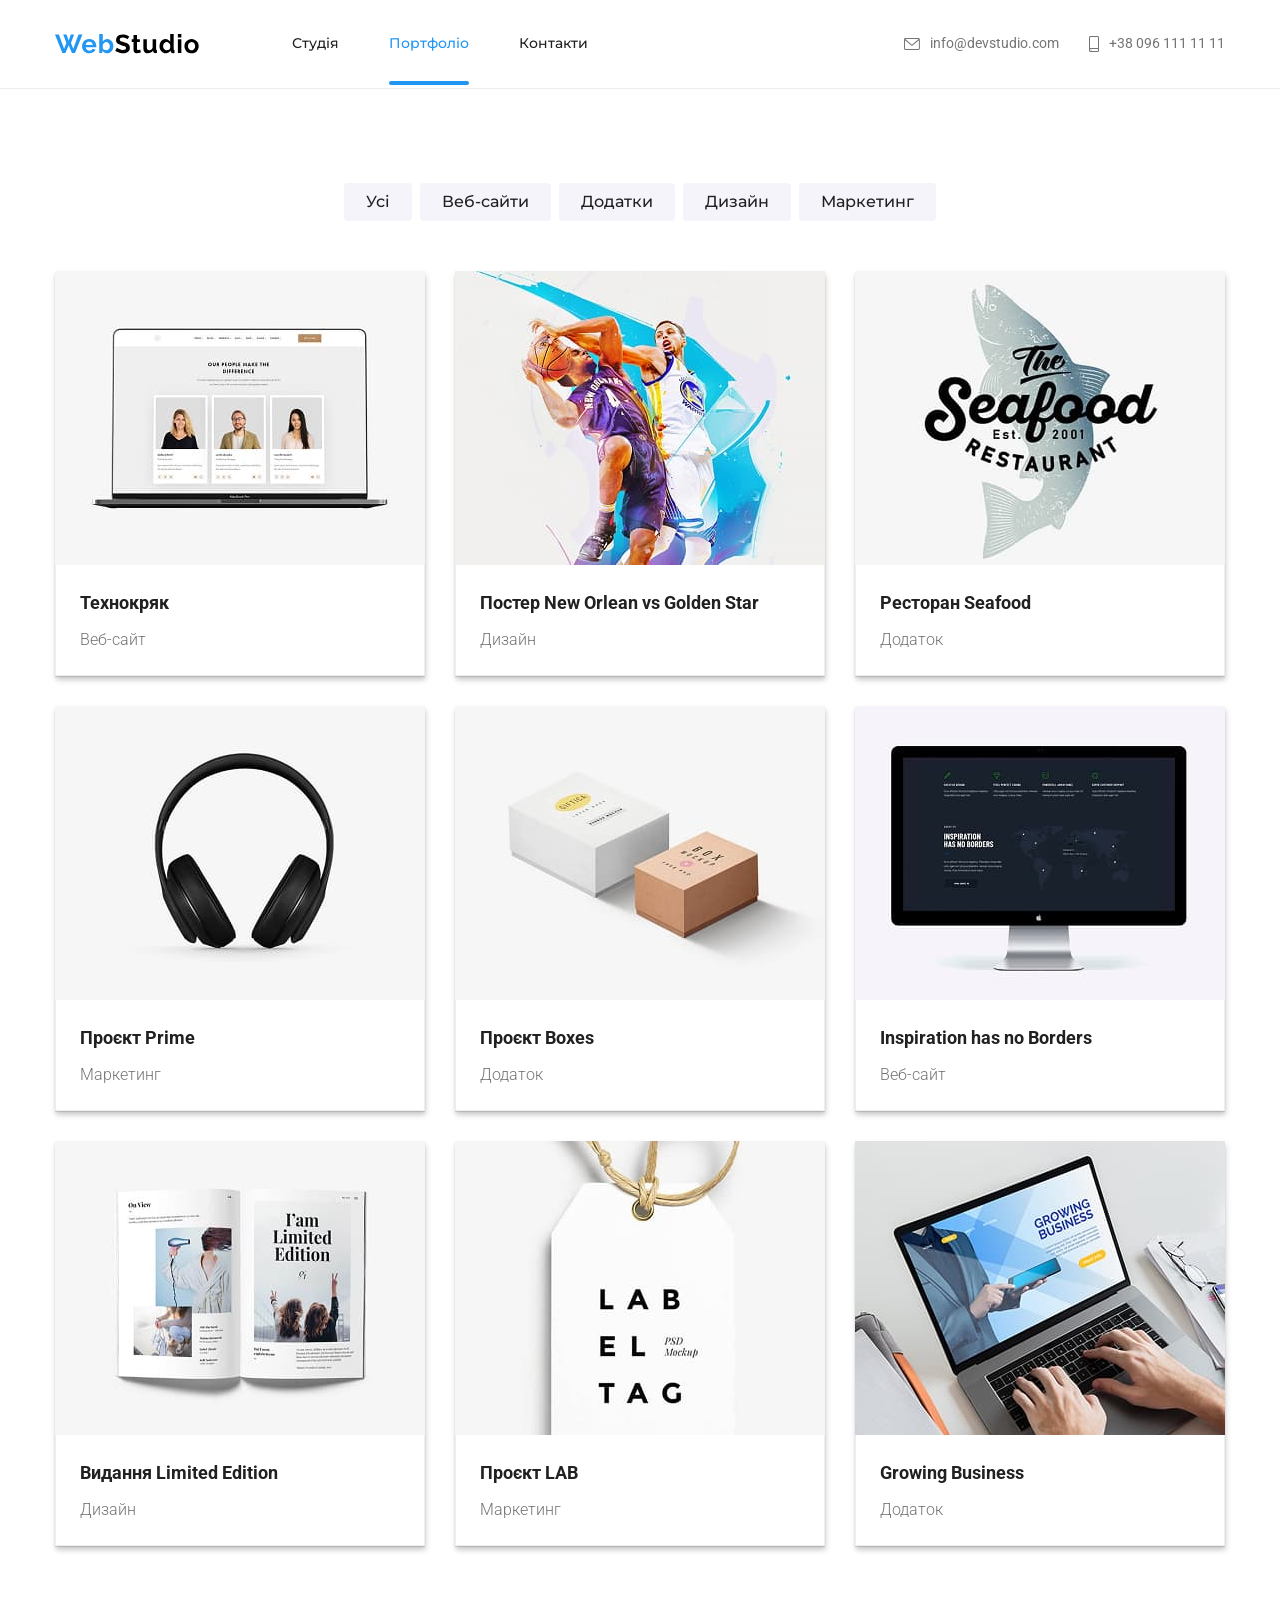
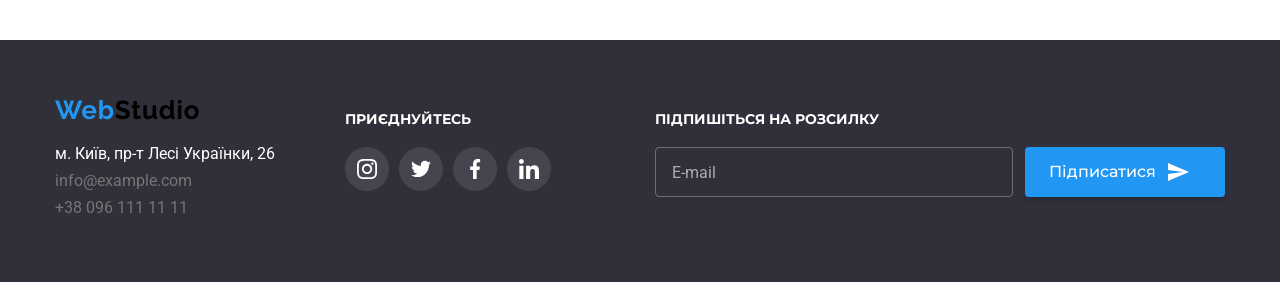
==== commit fee8d947: "adapted for phones" ====
--- a/portfolio.html
+++ b/portfolio.html
@@ -14,10 +14,17 @@
   <body>
     <header class="header">
       <div class="container header__container">
-        <img
-          src="./image/WebStudio.svg"
-          alt="WebStudio logo"
-          class="header__logo">
+        <a href="./index.html" class="header__logo-link">
+          <img
+            src="./image/WebStudio.svg"
+            alt="WebStudio logo"
+            class="header__logo">
+        </a>
+        <button class="header__menu-btn" type="button" aria-label="&#1042;&#1110;&#1076;&#1082;&#1088;&#1080;&#1090;&#1080; &#1084;&#1077;&#1085;&#1102;" aria-expanded="false" aria-controls="mobile-menu" data-menu-open>
+          <span class="header__menu-line"></span>
+          <span class="header__menu-line"></span>
+          <span class="header__menu-line"></span>
+        </button>
 
         <nav class="header__nav">
           <ul class="header__nav-list">
@@ -35,14 +42,64 @@
 
         <ul class="header__contacts">
           <li class="header__contacts-item">
-            <a href="#" class="header__contacts-link">info@devstudio.com</a>
+            <a href="mailto:info@devstudio.com" class="header__contacts-link">
+              <svg class="header__contacts-icon header__contacts-icon--envelope">
+                <use href="./image/symboldefts.svg#icon-envelope"></use>
+              </svg>
+              <span>info@devstudio.com</span>
+            </a>
           </li>
           <li class="header__contacts-item">
-            <p class="header__contacts-phone">+38 096 111 11 11</p>
+            <a href="tel:+380961111111" class="header__contacts-link">
+              <svg class="header__contacts-icon header__contacts-icon--smartphone">
+                <use href="./image/symboldefts.svg#icon-smartphone"></use>
+              </svg>
+              <span>+38 096 111 11 11</span>
+            </a>
           </li>
         </ul>
       </div>
     </header>
+    <div class="mobile-menu" id="mobile-menu" aria-hidden="true" data-menu>
+      <div class="mobile-menu__container">
+        <button class="mobile-menu__close-btn" type="button" aria-label="&#1047;&#1072;&#1082;&#1088;&#1080;&#1090;&#1080; &#1084;&#1077;&#1085;&#1102;" data-menu-close>
+          <svg class="mobile-menu__close-icon">
+            <use href="./image/symboldefts.svg#icon-close"></use>
+          </svg>
+        </button>
+
+        <nav class="mobile-menu__nav">
+          <ul class="mobile-menu__nav-list">
+            <li class="mobile-menu__nav-item">
+              <a href="./index.html" class="mobile-menu__nav-link">&#1057;&#1090;&#1091;&#1076;&#1110;&#1103;</a>
+            </li>
+            <li class="mobile-menu__nav-item">
+              <a href="./portfolio.html" class="mobile-menu__nav-link mobile-menu__nav-link--current">&#1055;&#1086;&#1088;&#1090;&#1092;&#1086;&#1083;&#1110;&#1086;</a>
+            </li>
+            <li class="mobile-menu__nav-item">
+              <a href="#" class="mobile-menu__nav-link">&#1050;&#1086;&#1085;&#1090;&#1072;&#1082;&#1090;&#1080;</a>
+            </li>
+          </ul>
+        </nav>
+
+        <div class="mobile-menu__bottom">
+          <ul class="mobile-menu__contacts">
+            <li class="mobile-menu__contacts-item">
+              <a href="tel:+380961111111" class="mobile-menu__phone">+38 096 111 11 11</a>
+            </li>
+            <li class="mobile-menu__contacts-item">
+              <a href="mailto:info@devstudio.com" class="mobile-menu__email">info@devstudio.com</a>
+            </li>
+          </ul>
+          <ul class="mobile-menu__socials">
+            <li class="mobile-menu__social-item"><a href="#" class="mobile-menu__social-link">Instagram</a></li>
+            <li class="mobile-menu__social-item"><a href="#" class="mobile-menu__social-link">Twitter</a></li>
+            <li class="mobile-menu__social-item"><a href="#" class="mobile-menu__social-link">Facebook</a></li>
+            <li class="mobile-menu__social-item"><a href="#" class="mobile-menu__social-link">LinkedIn</a></li>
+          </ul>
+        </div>
+      </div>
+    </div>
 
    <main class="main">
       <section class="portfolio-section">
@@ -237,5 +294,6 @@
         </div>
       </div>
     </footer>
+    <script src="./js/mobile-menu.js"></script>
   </body>
 </html>
--- a/css/main.min.css
+++ b/css/main.min.css
@@ -1 +1 @@
-.hero__title,.services__title,.team__title,.clients__title{margin-bottom:30px;text-align:center;font-family:"Montserrat",sans-serif;font-size:28px;font-weight:700;line-height:1.17}@media(min-width: 1200px){.hero__title,.services__title,.team__title,.clients__title{margin-bottom:50px;font-size:36px}}.filters,.footer__social-list,.clients__list,.social__list{display:flex;justify-content:center}.footer__social-link,.social__link{display:flex;justify-content:center;align-items:center;border-radius:50%;transition:background-color 250ms ease,color 250ms ease}.modal__submit-btn,.footer__subscribe-btn,.hero__button{border:none;border-radius:4px;background-color:#2196f3;color:#fff;cursor:pointer;transition:background-color 250ms ease,box-shadow 250ms ease;box-shadow:0px 4px 4px rgba(0,0,0,.15)}.portfolio__item,.team__item,.features__item{animation:fadeInUp 650ms ease both;transition:transform 250ms ease,box-shadow 250ms ease}.modal__input,.modal__textarea{width:100%;border:1px solid rgba(33,33,33,.2);border-radius:4px;outline:rgba(0,0,0,0);transition:border-color 250ms ease,box-shadow 250ms ease}@keyframes fadeInDown{from{opacity:0;transform:translateY(-18px)}to{opacity:1;transform:translateY(0)}}@keyframes fadeInUp{from{opacity:0;transform:translateY(28px)}to{opacity:1;transform:translateY(0)}}@keyframes scaleIn{from{opacity:0;transform:scale(0.92)}to{opacity:1;transform:scale(1)}}@keyframes softPulse{0%,100%{transform:scale(1);box-shadow:0px 4px 4px rgba(0,0,0,.15)}50%{transform:scale(1.04);box-shadow:0px 8px 20px rgba(33,150,243,.35)}}@keyframes modalOpen{from{opacity:0;transform:translate(-50%, -48%) scale(0.88)}to{opacity:1;transform:translate(-50%, -50%) scale(1)}}*,*::before,*::after{box-sizing:border-box}html,body{min-width:320px;overflow-x:hidden}body{font-family:"Roboto",sans-serif;font-weight:400;line-height:1.71;overflow-wrap:break-word}img{display:block;max-width:100%;height:auto}h1{color:#fff;line-height:1.36}a{text-decoration:none;color:#212121}a:hover{color:#2196f3}ul{list-style:none;margin:0;padding:0}section{padding:60px 0}@media(min-width: 1200px){section{padding:94px 0}}footer{background-color:#2f303a}button{font-family:"Montserrat",sans-serif;font-weight:500;line-height:1.63}p{font-family:"Roboto",sans-serif;font-weight:300;line-height:1.71}nav a{font-family:"Montserrat",sans-serif;font-weight:500;line-height:1.14}.container{width:100%;margin:0 auto;padding:0 15px}@media(min-width: 480px){.container{max-width:480px}}@media(min-width: 768px){.container{max-width:768px}}@media(min-width: 1200px){.container{max-width:1200px}}.header{border-bottom:1px solid #ececec;animation:fadeInDown 700ms ease both}.header__container{display:flex;flex-direction:column;justify-content:center;align-items:center;gap:12px;min-height:60px;padding-top:12px;padding-bottom:12px}@media(min-width: 480px){.header__container{gap:16px}}@media(min-width: 768px){.header__container{flex-direction:row;justify-content:flex-start;gap:0;min-height:80px;padding-top:0;padding-bottom:0}}@media(min-width: 768px){.header__nav{margin-left:88px}}@media(min-width: 1200px){.header__nav{margin-left:93px}}.header__nav-list{display:flex;justify-content:center;gap:24px;flex-wrap:wrap}@media(min-width: 480px){.header__nav-list{gap:40px}}@media(min-width: 768px){.header__nav-list{gap:50px;flex-wrap:nowrap}}.header__nav-link{display:block;padding:8px 0;position:relative;font-size:14px}@media(min-width: 768px){.header__nav-link{padding:32px 0}}.header__nav-link--current{color:#2196f3}.header__nav-link--current::after{content:"";position:absolute;left:0;bottom:-1px;width:100%;height:4px;border-radius:2px;background-color:#2196f3}.header__contacts{display:none}@media(min-width: 768px)and (max-width: 1199px){.header__contacts{display:flex;flex-direction:column;gap:10px;margin-left:auto}}@media(min-width: 1200px){.header__contacts{display:flex;align-items:center;gap:30px;margin-left:auto}}.header__contacts-link{display:flex;align-items:center;gap:10px;color:#757575;font-size:12px}@media(min-width: 1200px){.header__contacts-link{padding:32px 0;font-size:14px}}.header__contacts-phone{margin:0;color:#757575;font-size:12px}@media(min-width: 1200px){.header__contacts-phone{font-size:14px}}.header__contacts-icon{flex-shrink:0;fill:currentColor}.header__contacts-icon--envelope{width:16px;height:12px}.header__contacts-icon--smartphone{width:10px;height:16px}.header__logo{display:block}.hero{min-height:400px;display:flex;align-items:center;background-image:linear-gradient(rgba(47, 48, 58, 0.4), rgba(47, 48, 58, 0.4)),url("../image/backgroundbigimg.jpg");background-size:cover;background-position:center;background-color:#2f303a}@media(min-width: 1200px){.hero{min-height:600px}}.hero__container{display:flex;flex-direction:column;justify-content:center;align-items:center;text-align:center}.hero__title{max-width:360px;margin-top:0;font-size:26px;font-weight:700;line-height:1.62;text-transform:uppercase;animation:fadeInUp 800ms ease 150ms both}.hero__title br{display:none}@media(min-width: 768px){.hero__title{max-width:420px}}@media(min-width: 1200px){.hero__title{max-width:696px;font-size:44px;line-height:1.36}.hero__title br{display:block}}.hero__button{padding:10px 32px;animation:fadeInUp 800ms ease 350ms both,softPulse 2600ms ease-in-out 1400ms infinite}.hero__button:hover,.hero__button:focus{background-color:#188ce8;box-shadow:0px 4px 10px rgba(0,0,0,.25);animation-play-state:paused}.features__list{display:flex;gap:30px;flex-direction:column}@media(min-width: 768px){.features__list{flex-direction:row;flex-wrap:wrap}}@media(min-width: 1200px){.features__list{flex-wrap:nowrap}}.features__item{width:100%}@media(min-width: 768px){.features__item{flex-basis:calc((100% - 30px)/2)}}@media(min-width: 1200px){.features__item{flex-basis:calc((100% - 90px)/4)}}.features__item:nth-child(2){animation-delay:120ms}.features__item:nth-child(3){animation-delay:240ms}.features__item:nth-child(4){animation-delay:360ms}.features__item::before{content:"";display:flex;height:120px;margin-bottom:30px;background-color:#f5f4fa;background-repeat:no-repeat;background-position:center;border-radius:4px;transition:transform 250ms ease,box-shadow 250ms ease}.features__item:hover::before{transform:translateY(-6px);box-shadow:0px 10px 22px rgba(33,150,243,.18)}.features__item--attention::before{background-image:url(../image/attention.svg)}.features__item--punctuality::before{background-image:url(../image/punctuation.svg)}.features__item--planning::before{background-image:url(../image/planning.svg)}.features__item--technology::before{background-image:url(../image/technologies.svg)}.features__title{margin:0 0 10px;text-align:center;font-family:"Montserrat",sans-serif;font-size:14px;font-weight:700;line-height:1.14;text-transform:uppercase;color:#212121}@media(min-width: 768px){.features__title{text-align:left}}.features__text{margin:0;color:#757575}.services{display:none}@media(min-width: 1200px){.services{display:block;padding-top:0}}.services__list{display:flex;gap:30px}.services__item{position:relative;overflow:hidden;animation:scaleIn 650ms ease both}.services__item:nth-child(2){animation-delay:140ms}.services__item:nth-child(3){animation-delay:280ms}.services__item:hover .services__image{transform:scale(1.04)}.services__image{width:370px;height:294px;-o-object-fit:cover;object-fit:cover;display:block;transition:transform 350ms ease}.services__label{display:flex;justify-content:center;align-items:center;position:absolute;left:0;bottom:0;width:100%;min-height:70px;margin:0;color:#fff;text-transform:uppercase;background-color:rgba(0,0,0,.6)}.team{background-color:#f5f4fa}.team__list{display:flex;gap:30px;flex-direction:column}@media(min-width: 768px){.team__list{flex-direction:row;flex-wrap:wrap}}@media(min-width: 1200px){.team__list{flex-wrap:nowrap}}.team__item{width:100%;max-width:450px;margin:0 auto;background-color:#fff;text-align:center;padding-bottom:30px;box-shadow:0px 1px 3px rgba(0,0,0,.12),0px 1px 1px rgba(0,0,0,.14),0px 2px 1px rgba(0,0,0,.2)}.team__item:nth-child(2){animation-delay:120ms}.team__item:nth-child(3){animation-delay:240ms}.team__item:nth-child(4){animation-delay:360ms}.team__item:hover{transform:translateY(-8px);box-shadow:0px 8px 18px rgba(0,0,0,.12),0px 4px 8px rgba(0,0,0,.14),0px 2px 4px rgba(0,0,0,.2)}@media(min-width: 768px){.team__item{flex-basis:calc((100% - 30px)/2);max-width:none}}@media(min-width: 1200px){.team__item{flex-basis:calc((100% - 90px)/4)}}.team__image{width:100%}.team__name{margin:30px 0 10px;font-family:"Montserrat",sans-serif;font-size:16px;font-weight:500;line-height:1.18;color:#212121}.team__position{margin:0 0 16px;color:#757575}.social__list{gap:10px}.social__link{width:44px;height:44px;color:#afb1b8}.social__link:hover,.social__link:focus{background-color:#2196f3;color:#fff}.social__icon{width:20px;height:20px;fill:currentColor}.clients__list{flex-wrap:wrap;gap:30px}.clients__link{display:flex;justify-content:center;align-items:center;width:100%;height:92px;color:#afb1b8;border:1px solid #afb1b8;border-radius:4px;transition:border-color 250ms ease,color 250ms ease;animation:scaleIn 550ms ease both}.clients__link:hover,.clients__link:focus{color:#2196f3;border-color:#2196f3}.clients__item{flex-basis:calc((100% - 30px)/2)}@media(min-width: 768px){.clients__item{flex-basis:calc((100% - 60px)/3)}}@media(min-width: 1200px){.clients__item{flex-basis:calc((100% - 150px)/6)}}.clients__item:nth-child(2) .clients__link{animation-delay:80ms}.clients__item:nth-child(3) .clients__link{animation-delay:160ms}.clients__item:nth-child(4) .clients__link{animation-delay:240ms}.clients__item:nth-child(5) .clients__link{animation-delay:320ms}.clients__item:nth-child(6) .clients__link{animation-delay:400ms}.clients__icon{width:106px;height:60px;fill:currentColor}.footer{padding:60px 0;text-align:center}@media(min-width: 1200px){.footer{text-align:left}}.footer__address{font-style:normal;color:#fff}.footer__container{display:flex;flex-direction:column;align-items:center;gap:60px}@media(min-width: 768px){.footer__container{flex-direction:row;flex-wrap:wrap;justify-content:space-around;align-items:flex-start}}@media(min-width: 1200px){.footer__container{flex-wrap:nowrap;justify-content:flex-start;gap:70px}}.footer__logo{margin-bottom:20px}@media(max-width: 1199px){.footer__logo{margin-left:auto;margin-right:auto}}.footer__email,.footer__phone{color:#757575}@media(min-width: 1200px){.footer__socials{margin-top:12px}}.footer__socials-title,.footer__subscribe-title{margin:0 0 20px;font-family:"Montserrat",sans-serif;font-size:14px;font-weight:700;line-height:1.14;text-transform:uppercase;color:#fff}.footer__social-list{gap:10px}.footer__social-link{width:44px;height:44px;color:#fff;background-color:hsla(0,0%,100%,.1)}.footer__social-link:hover,.footer__social-link:focus{color:#fff;background-color:#2196f3}.footer__social-icon{width:20px;height:20px;fill:currentColor}.footer__subscribe{width:100%}@media(min-width: 1200px){.footer__subscribe{width:auto;margin-left:auto;margin-top:12px}}.footer__subscribe-form{display:flex;flex-direction:column;align-items:center;gap:20px}@media(min-width: 1200px){.footer__subscribe-form{flex-direction:row;gap:12px}}.footer__subscribe-label{width:100%;max-width:450px}@media(min-width: 1200px){.footer__subscribe-label{width:auto}}.footer__subscribe-input{width:100%;max-width:450px;height:50px;padding:0 16px;border:1px solid hsla(0,0%,100%,.3);border-radius:4px;background-color:rgba(0,0,0,0);color:#fff;outline:rgba(0,0,0,0);transition:border-color 250ms ease}.footer__subscribe-input::-moz-placeholder{color:hsla(0,0%,100%,.6)}.footer__subscribe-input::placeholder{color:hsla(0,0%,100%,.6)}@media(min-width: 1200px){.footer__subscribe-input{width:358px}}.footer__subscribe-input:focus{border-color:#2196f3}.footer__subscribe-btn{display:flex;align-items:center;gap:10px;min-width:200px;height:50px;padding:0 24px}.footer__subscribe-btn:hover,.footer__subscribe-btn:focus{background-color:#188ce8;box-shadow:0px 4px 10px rgba(0,0,0,.25)}.footer__subscribe-icon{width:24px;height:24px;fill:currentColor}.filters{flex-wrap:wrap;gap:8px;justify-content:flex-start;margin-bottom:40px}@media(min-width: 768px){.filters{justify-content:center;margin-bottom:50px}}.filters__button{padding:6px 22px;font-family:"Montserrat",sans-serif;font-weight:500;font-size:16px;line-height:1.62;background-color:#f5f4fa;color:#212121;border:none;border-radius:4px;cursor:pointer;transition:background-color 250ms ease,color 250ms ease,box-shadow 250ms ease,transform 250ms ease;animation:fadeInDown 500ms ease both}.filters__button:hover,.filters__button:focus{background-color:#2196f3;color:#fff;transform:translateY(-2px);box-shadow:0px 3px 1px rgba(0,0,0,.1),0px 1px 2px rgba(0,0,0,.08),0px 2px 2px rgba(0,0,0,.12)}.filters__button:active{background-color:#2196f3;color:#fff;box-shadow:0px 3px 1px rgba(0,0,0,.1),0px 1px 2px rgba(0,0,0,.08),0px 2px 2px rgba(0,0,0,.12)}.filters__item:nth-child(2) .filters__button{animation-delay:80ms}.filters__item:nth-child(3) .filters__button{animation-delay:160ms}.filters__item:nth-child(4) .filters__button{animation-delay:240ms}.filters__item:nth-child(5) .filters__button{animation-delay:320ms}.portfolio-section__container{width:100%}.portfolio{display:flex;flex-wrap:wrap;gap:30px}.portfolio__item{flex-basis:100%;max-width:450px;margin:0 auto;background-color:#fff;outline:rgba(0,0,0,0);box-shadow:0px 1px 1px rgba(0,0,0,.12),0px 4px 4px rgba(0,0,0,.06),1px 4px 6px rgba(0,0,0,.16)}@media(min-width: 768px){.portfolio__item{flex-basis:calc((100% - 30px)/2);max-width:none;margin:0}}@media(min-width: 1200px){.portfolio__item{flex-basis:calc((100% - 60px)/3)}}.portfolio__item:nth-child(3n+2){animation-delay:120ms}.portfolio__item:nth-child(3n){animation-delay:240ms}.portfolio__item:hover,.portfolio__item:focus-within{transform:translateY(-6px);box-shadow:0px 6px 12px rgba(0,0,0,.12),0px 8px 18px rgba(0,0,0,.08),1px 8px 16px rgba(0,0,0,.14)}.portfolio__item:hover .portfolio__overlay,.portfolio__item:focus .portfolio__overlay,.portfolio__item:focus-within .portfolio__overlay{transform:translateY(0)}.portfolio__thumb{position:relative;overflow:hidden}.portfolio__overlay{position:absolute;top:0;left:0;width:100%;height:100%;margin:0;padding:24px;font-size:16px;line-height:1.56;color:#fff;background-color:rgba(33,150,243,.9);transform:translateY(100%);transition:transform 250ms cubic-bezier(0.4, 0, 0.2, 1)}.portfolio__image{width:100%;height:auto;aspect-ratio:370/294;display:block;-o-object-fit:cover;object-fit:cover}.portfolio__content{padding:20px 24px;border:1px solid #eee;border-top:none}.portfolio__title{text-align:left;margin:0 0 4px;font-size:18px;font-weight:700;line-height:2;color:#212121}.portfolio__category{text-align:left;margin:0;font-size:16px;line-height:1.87;color:#757575}.backdrop{position:fixed;top:0;left:0;width:100%;height:100%;z-index:1000;padding:15px;background-color:rgba(46,47,66,.4);opacity:1;visibility:visible;overflow-y:auto;transition:opacity 250ms cubic-bezier(0.4, 0, 0.2, 1),visibility 250ms cubic-bezier(0.4, 0, 0.2, 1)}.backdrop.is-hidden{opacity:0;visibility:hidden;pointer-events:none}.backdrop.is-hidden .modal{opacity:0;transform:translate(-50%, -50%) scale(0.8)}.backdrop:not(.is-hidden) .modal{animation:modalOpen 300ms cubic-bezier(0.4, 0, 0.2, 1) both}.no-scroll{overflow:hidden}.modal{position:absolute;top:50%;left:50%;width:calc(100% - 30px);max-width:528px;min-height:auto;padding:72px 24px 40px;border-radius:4px;background-color:#fff;opacity:1;transform:translate(-50%, -50%) scale(1);transition:opacity 250ms cubic-bezier(0.4, 0, 0.2, 1),transform 250ms cubic-bezier(0.4, 0, 0.2, 1);box-shadow:0px 1px 3px rgba(0,0,0,.12),0px 1px 1px rgba(0,0,0,.14),0px 2px 1px rgba(0,0,0,.2)}@media(min-width: 480px){.modal{width:450px}}@media(min-width: 768px){.modal{width:528px;min-height:581px;padding-right:40px;padding-left:40px}}.modal__close-btn{position:absolute;top:8px;right:8px;display:flex;justify-content:center;align-items:center;width:30px;height:30px;padding:0;border:1px solid rgba(0,0,0,.1);border-radius:50%;background-color:#f5f4fa;color:#000;cursor:pointer;transition:background-color 250ms ease,color 250ms ease,border-color 250ms ease}.modal__close-btn:hover,.modal__close-btn:focus{background-color:#2196f3;color:#fff;border-color:#2196f3}.modal__close-icon{width:18px;height:18px;fill:currentColor}.modal__form{display:flex;flex-direction:column}.modal__title{margin:0 0 16px;text-align:center;font-family:"Montserrat",sans-serif;font-size:20px;font-weight:700;line-height:1.2;color:#212121}.modal__label{display:block;margin-bottom:10px}.modal__field{position:relative;display:block}.modal__field:hover .modal__input-icon{fill:#2196f3}.modal__text{display:block;margin-bottom:4px;font-size:12px;line-height:1.16;color:#757575}.modal__input:hover,.modal__input:focus,.modal__textarea:hover,.modal__textarea:focus{border-color:#2196f3;box-shadow:0px 0px 0px 1px rgba(33,150,243,.2)}.modal__input{height:40px;padding:0 16px 0 42px}.modal__input:focus+.modal__input-icon{fill:#2196f3}.modal__textarea{min-height:120px;padding:12px 16px;resize:none}.modal__textarea::-moz-placeholder{color:rgba(117,117,117,.5)}.modal__textarea::placeholder{color:rgba(117,117,117,.5)}.modal__input-icon{position:absolute;top:50%;left:16px;width:18px;height:18px;fill:#212121;transform:translateY(-50%);pointer-events:none;transition:fill 250ms ease}.modal__checkbox-label{display:flex;align-items:center;gap:8px;margin:10px 0 24px;font-size:14px;color:#757575}.modal__checkbox{width:16px;height:16px;margin:0;accent-color:#2196f3}.modal__policy-link{color:#2196f3;text-decoration:underline}.modal__submit-btn{min-width:169px;margin:0 auto;padding:10px 32px}.modal__submit-btn:hover,.modal__submit-btn:focus{background-color:#188ce8;box-shadow:0px 4px 10px rgba(0,0,0,.25)}+.hero__title,.services__title,.team__title,.clients__title{margin-bottom:30px;text-align:center;font-family:"Montserrat",sans-serif;font-size:28px;font-weight:700;line-height:1.17}@media (min-width:1200px){.hero__title,.services__title,.team__title,.clients__title{margin-bottom:50px;font-size:36px}}.filters,.footer__social-list,.clients__list,.social__list{display:flex;justify-content:center}.footer__social-link,.social__link{display:flex;justify-content:center;align-items:center;border-radius:50%;transition:background-color 250ms ease,color 250ms ease}.modal__submit-btn,.footer__subscribe-btn,.hero__button{border:none;border-radius:4px;background-color:#2196f3;color:#ffffff;cursor:pointer;transition:background-color 250ms ease,box-shadow 250ms ease;box-shadow:0px 4px 4px rgba(0,0,0,0.15)}.portfolio__item,.team__item,.features__item{animation:fadeInUp 650ms ease both;transition:transform 250ms ease,box-shadow 250ms ease}.modal__input,.modal__textarea{width:100%;border:1px solid rgba(33,33,33,0.2);border-radius:4px;outline:transparent;transition:border-color 250ms ease,box-shadow 250ms ease}@keyframes fadeInDown{from{opacity:0;transform:translateY(-18px)}to{opacity:1;transform:translateY(0)}}@keyframes fadeInUp{from{opacity:0;transform:translateY(28px)}to{opacity:1;transform:translateY(0)}}@keyframes scaleIn{from{opacity:0;transform:scale(0.92)}to{opacity:1;transform:scale(1)}}@keyframes softPulse{0%,100%{transform:scale(1);box-shadow:0px 4px 4px rgba(0,0,0,0.15)}50%{transform:scale(1.04);box-shadow:0px 8px 20px rgba(33,150,243,0.35)}}@keyframes modalOpen{from{opacity:0;transform:translate(-50%,-48%) scale(0.88)}to{opacity:1;transform:translate(-50%,-50%) scale(1)}}*,*::before,*::after{box-sizing:border-box}html,body{min-width:320px;overflow-x:hidden}body{font-family:"Roboto",sans-serif;font-weight:400;line-height:1.71;overflow-wrap:break-word}img{display:block;max-width:100%;height:auto}h1{color:#ffffff;line-height:1.36}a{text-decoration:none;color:#212121}a:hover{color:#2196f3}ul{list-style:none;margin:0;padding:0}section{padding:60px 0}@media (min-width:1200px){section{padding:94px 0}}footer{background-color:#2f303a}button{font-family:"Montserrat",sans-serif;font-weight:500;line-height:1.63}p{font-family:"Roboto",sans-serif;font-weight:300;line-height:1.71}nav a{font-family:"Montserrat",sans-serif;font-weight:500;line-height:1.14}.container{width:100%;margin:0 auto;padding:0 15px}@media (min-width:480px){.container{max-width:480px}}@media (min-width:768px){.container{max-width:768px}}@media (min-width:1200px){.container{max-width:1200px}}.header{border-bottom:1px solid #ececec;animation:fadeInDown 700ms ease both}.header__container{display:flex;justify-content:space-between;align-items:center;min-height:60px}@media (min-width:768px){.header__container{justify-content:flex-start;min-height:80px}}.header__nav{display:none}@media (min-width:768px){.header__nav{display:block;margin-left:88px}}@media (min-width:1200px){.header__nav{margin-left:93px}}.header__nav-list{display:flex;justify-content:center;gap:50px}.header__nav-link{display:block;position:relative;padding:32px 0;font-size:14px}.header__nav-link--current{color:#2196f3}.header__nav-link--current::after{content:"";position:absolute;left:0;bottom:-1px;width:100%;height:4px;border-radius:2px;background-color:#2196f3}.header__contacts{display:none}@media (min-width:768px) and (max-width:1199px){.header__contacts{display:flex;flex-direction:column;gap:10px;margin-left:auto}}@media (min-width:1200px){.header__contacts{display:flex;align-items:center;gap:30px;margin-left:auto}}.header__contacts-link{display:flex;align-items:center;gap:10px;color:#757575;font-size:12px}@media (min-width:1200px){.header__contacts-link{padding:32px 0;font-size:14px}}.header__contacts-icon{flex-shrink:0;fill:currentColor}.header__contacts-icon--envelope{width:16px;height:12px}.header__contacts-icon--smartphone{width:10px;height:16px}.header__menu-btn{display:flex;flex-direction:column;justify-content:center;align-items:center;gap:4px;width:40px;height:40px;padding:0;border:none;background-color:transparent;color:#212121;cursor:pointer;transition:color 250ms ease}.header__menu-btn:hover,.header__menu-btn:focus{color:#2196f3}@media (min-width:768px){.header__menu-btn{display:none}}.header__menu-line{display:block;width:24px;height:2px;border-radius:2px;background-color:currentColor}.header__logo{display:block}.mobile-menu{position:fixed;top:0;right:0;bottom:0;left:0;z-index:1100;display:flex;width:100vw;height:100vh;background-color:#ffffff;opacity:0;visibility:hidden;pointer-events:none;transform:translateX(100%);transition:opacity 300ms ease,visibility 300ms ease,transform 300ms cubic-bezier(0.4,0,0.2,1)}@media (min-width:768px){.mobile-menu{display:none}}.mobile-menu.is-open{opacity:1;visibility:visible;pointer-events:auto;transform:translateX(0)}.mobile-menu__container{position:relative;display:flex;flex-direction:column;width:100%;min-width:320px;min-height:100%;padding:48px 40px;background-color:#ffffff;overflow-y:auto}.mobile-menu__close-btn{position:absolute;top:10px;right:15px;display:flex;justify-content:center;align-items:center;width:40px;height:40px;padding:0;border:none;background-color:transparent;color:#212121;cursor:pointer;transition:color 250ms ease,transform 250ms ease}.mobile-menu__close-btn:hover,.mobile-menu__close-btn:focus{color:#2196f3;transform:rotate(90deg)}.mobile-menu__close-icon{width:24px;height:24px;fill:currentColor}.mobile-menu__nav-list{display:flex;flex-direction:column;gap:32px}.mobile-menu__nav-link{display:block;font-family:"Roboto",sans-serif;font-size:32px;font-weight:500;line-height:1.18;letter-spacing:0;color:#212121;overflow-wrap:anywhere;transition:color 250ms ease}@media (min-width:480px){.mobile-menu__nav-link{font-size:40px}}.mobile-menu__nav-link--current,.mobile-menu__nav-link:hover,.mobile-menu__nav-link:focus{color:#2196f3}.mobile-menu__bottom{margin-top:auto;padding-top:64px}.mobile-menu__contacts{display:flex;flex-direction:column;gap:32px;margin-bottom:64px}.mobile-menu__phone{display:block;font-family:"Roboto",sans-serif;font-size:26px;font-weight:500;line-height:1.18;letter-spacing:0;color:#2196f3;overflow-wrap:anywhere}@media (min-width:480px){.mobile-menu__phone{font-size:34px}}.mobile-menu__email{display:block;font-family:"Roboto",sans-serif;font-size:20px;font-weight:500;line-height:1.17;letter-spacing:0;color:#757575;overflow-wrap:anywhere}@media (min-width:480px){.mobile-menu__email{font-size:24px}}.mobile-menu__socials{display:flex;align-items:center;flex-wrap:wrap;row-gap:10px}.mobile-menu__social-item:not(:last-child){margin-right:10px;padding-right:10px;border-right:1px solid rgba(33,33,33,0.2)}.mobile-menu__social-link{font-family:"Roboto",sans-serif;font-size:14px;font-weight:500;line-height:1.22;letter-spacing:0;color:#2196f3;overflow-wrap:anywhere}@media (min-width:480px){.mobile-menu__social-link{font-size:18px}}.header__logo{display:block}.hero{min-height:400px;display:flex;align-items:center;background-image:linear-gradient(rgba(47,48,58,0.4),rgba(47,48,58,0.4)),url("../image/backgroundbigimg.jpg");background-size:cover;background-position:center;background-color:#2f303a}@media (min-width:1200px){.hero{min-height:600px}}.hero__container{display:flex;flex-direction:column;justify-content:center;align-items:center;text-align:center}.hero__title{max-width:360px;margin-top:0;font-size:26px;font-weight:700;line-height:1.62;text-transform:uppercase;animation:fadeInUp 800ms ease 150ms both}.hero__title br{display:none}@media (min-width:768px){.hero__title{max-width:420px}}@media (min-width:1200px){.hero__title{max-width:696px;font-size:44px;line-height:1.36}.hero__title br{display:block}}.hero__button{padding:10px 32px;animation:fadeInUp 800ms ease 350ms both,softPulse 2600ms ease-in-out 1400ms infinite}.hero__button:hover,.hero__button:focus{background-color:#188ce8;box-shadow:0px 4px 10px rgba(0,0,0,0.25);animation-play-state:paused}.features__list{display:flex;gap:30px;flex-direction:column}@media (min-width:768px){.features__list{flex-direction:row;flex-wrap:wrap}}@media (min-width:1200px){.features__list{flex-wrap:nowrap}}.features__item{width:100%}@media (min-width:768px){.features__item{flex-basis:calc((100% - 30px) / 2)}}@media (min-width:1200px){.features__item{flex-basis:calc((100% - 90px) / 4)}}.features__item:nth-child(2){animation-delay:120ms}.features__item:nth-child(3){animation-delay:240ms}.features__item:nth-child(4){animation-delay:360ms}.features__item::before{content:"";display:flex;height:120px;margin-bottom:30px;background-color:#f5f4fa;background-repeat:no-repeat;background-position:center;border-radius:4px;transition:transform 250ms ease,box-shadow 250ms ease}.features__item:hover::before{transform:translateY(-6px);box-shadow:0px 10px 22px rgba(33,150,243,0.18)}.features__item--attention::before{background-image:url(../image/attention.svg)}.features__item--punctuality::before{background-image:url(../image/punctuation.svg)}.features__item--planning::before{background-image:url(../image/planning.svg)}.features__item--technology::before{background-image:url(../image/technologies.svg)}.features__title{margin:0 0 10px;text-align:center;font-family:"Montserrat",sans-serif;font-size:14px;font-weight:700;line-height:1.14;text-transform:uppercase;color:#212121}@media (min-width:768px){.features__title{text-align:left}}.features__text{margin:0;color:#757575}.services{display:none}@media (min-width:1200px){.services{display:block;padding-top:0}}.services__list{display:flex;gap:30px}.services__item{position:relative;overflow:hidden;animation:scaleIn 650ms ease both}.services__item:nth-child(2){animation-delay:140ms}.services__item:nth-child(3){animation-delay:280ms}.services__item:hover .services__image{transform:scale(1.04)}.services__image{width:370px;height:294px;-o-object-fit:cover;object-fit:cover;display:block;transition:transform 350ms ease}.services__label{display:flex;justify-content:center;align-items:center;position:absolute;left:0;bottom:0;width:100%;min-height:70px;margin:0;color:#ffffff;text-transform:uppercase;background-color:rgba(0,0,0,0.6)}.team{background-color:#f5f4fa}.team__list{display:flex;gap:30px;flex-direction:column}@media (min-width:768px){.team__list{flex-direction:row;flex-wrap:wrap}}@media (min-width:1200px){.team__list{flex-wrap:nowrap}}.team__item{width:100%;max-width:450px;margin:0 auto;background-color:#ffffff;text-align:center;padding-bottom:30px;box-shadow:0px 1px 3px rgba(0,0,0,0.12),0px 1px 1px rgba(0,0,0,0.14),0px 2px 1px rgba(0,0,0,0.2)}.team__item:nth-child(2){animation-delay:120ms}.team__item:nth-child(3){animation-delay:240ms}.team__item:nth-child(4){animation-delay:360ms}.team__item:hover{transform:translateY(-8px);box-shadow:0px 8px 18px rgba(0,0,0,0.12),0px 4px 8px rgba(0,0,0,0.14),0px 2px 4px rgba(0,0,0,0.2)}@media (min-width:768px){.team__item{flex-basis:calc((100% - 30px) / 2);max-width:none}}@media (min-width:1200px){.team__item{flex-basis:calc((100% - 90px) / 4)}}.team__image{width:100%}.team__name{margin:30px 0 10px;font-family:"Montserrat",sans-serif;font-size:16px;font-weight:500;line-height:1.18;color:#212121}.team__position{margin:0 0 16px;color:#757575}.social__list{gap:10px}.social__link{width:44px;height:44px;color:#afb1b8}.social__link:hover,.social__link:focus{background-color:#2196f3;color:#ffffff}.social__icon{width:20px;height:20px;fill:currentColor}.clients__list{flex-wrap:wrap;gap:30px}.clients__link{display:flex;justify-content:center;align-items:center;width:100%;height:92px;color:#afb1b8;border:1px solid #afb1b8;border-radius:4px;transition:border-color 250ms ease,color 250ms ease;animation:scaleIn 550ms ease both}.clients__link:hover,.clients__link:focus{color:#2196f3;border-color:#2196f3}.clients__item{flex-basis:calc((100% - 30px) / 2)}@media (min-width:768px){.clients__item{flex-basis:calc((100% - 60px) / 3)}}@media (min-width:1200px){.clients__item{flex-basis:calc((100% - 150px) / 6)}}.clients__item:nth-child(2) .clients__link{animation-delay:80ms}.clients__item:nth-child(3) .clients__link{animation-delay:160ms}.clients__item:nth-child(4) .clients__link{animation-delay:240ms}.clients__item:nth-child(5) .clients__link{animation-delay:320ms}.clients__item:nth-child(6) .clients__link{animation-delay:400ms}.clients__icon{width:106px;height:60px;fill:currentColor}.footer{padding:60px 0;text-align:center}@media (min-width:1200px){.footer{text-align:left}}.footer__address{font-style:normal;color:#ffffff}.footer__container{display:flex;flex-direction:column;align-items:center;gap:60px}@media (min-width:768px){.footer__container{flex-direction:row;flex-wrap:wrap;justify-content:space-around;align-items:flex-start}}@media (min-width:1200px){.footer__container{flex-wrap:nowrap;justify-content:flex-start;gap:70px}}.footer__logo{margin-bottom:20px}@media (max-width:1199px){.footer__logo{margin-left:auto;margin-right:auto}}.footer__email,.footer__phone{color:#757575}@media (min-width:1200px){.footer__socials{margin-top:12px}}.footer__socials-title,.footer__subscribe-title{margin:0 0 20px;font-family:"Montserrat",sans-serif;font-size:14px;font-weight:700;line-height:1.14;text-transform:uppercase;color:#ffffff}.footer__social-list{gap:10px}.footer__social-link{width:44px;height:44px;color:#ffffff;background-color:rgba(255,255,255,0.1)}.footer__social-link:hover,.footer__social-link:focus{color:#ffffff;background-color:#2196f3}.footer__social-icon{width:20px;height:20px;fill:currentColor}.footer__subscribe{width:100%}@media (min-width:1200px){.footer__subscribe{width:auto;margin-left:auto;margin-top:12px}}.footer__subscribe-form{display:flex;flex-direction:column;align-items:center;gap:20px}@media (min-width:1200px){.footer__subscribe-form{flex-direction:row;gap:12px}}.footer__subscribe-label{width:100%;max-width:450px}@media (min-width:1200px){.footer__subscribe-label{width:auto}}.footer__subscribe-input{width:100%;max-width:450px;height:50px;padding:0 16px;border:1px solid rgba(255,255,255,0.3);border-radius:4px;background-color:transparent;color:#ffffff;outline:transparent;transition:border-color 250ms ease}.footer__subscribe-input::-moz-placeholder{color:rgba(255,255,255,0.6)}.footer__subscribe-input::placeholder{color:rgba(255,255,255,0.6)}@media (min-width:1200px){.footer__subscribe-input{width:358px}}.footer__subscribe-input:focus{border-color:#2196f3}.footer__subscribe-btn{display:flex;align-items:center;gap:10px;min-width:200px;height:50px;padding:0 24px}.footer__subscribe-btn:hover,.footer__subscribe-btn:focus{background-color:#188ce8;box-shadow:0px 4px 10px rgba(0,0,0,0.25)}.footer__subscribe-icon{width:24px;height:24px;fill:currentColor}.filters{flex-wrap:wrap;gap:8px;justify-content:flex-start;margin-bottom:40px}@media (min-width:768px){.filters{justify-content:center;margin-bottom:50px}}.filters__button{padding:6px 22px;font-family:"Montserrat",sans-serif;font-weight:500;font-size:16px;line-height:1.62;background-color:#f5f4fa;color:#212121;border:none;border-radius:4px;cursor:pointer;transition:background-color 250ms ease,color 250ms ease,box-shadow 250ms ease,transform 250ms ease;animation:fadeInDown 500ms ease both}.filters__button:hover,.filters__button:focus{background-color:#2196f3;color:#ffffff;transform:translateY(-2px);box-shadow:0px 3px 1px rgba(0,0,0,0.1),0px 1px 2px rgba(0,0,0,0.08),0px 2px 2px rgba(0,0,0,0.12)}.filters__button:active{background-color:#2196f3;color:#ffffff;box-shadow:0px 3px 1px rgba(0,0,0,0.1),0px 1px 2px rgba(0,0,0,0.08),0px 2px 2px rgba(0,0,0,0.12)}.filters__item:nth-child(2) .filters__button{animation-delay:80ms}.filters__item:nth-child(3) .filters__button{animation-delay:160ms}.filters__item:nth-child(4) .filters__button{animation-delay:240ms}.filters__item:nth-child(5) .filters__button{animation-delay:320ms}.portfolio-section__container{width:100%}.portfolio{display:flex;flex-wrap:wrap;gap:30px}.portfolio__item{flex-basis:100%;max-width:450px;margin:0 auto;background-color:#ffffff;outline:transparent;box-shadow:0px 1px 1px rgba(0,0,0,0.12),0px 4px 4px rgba(0,0,0,0.06),1px 4px 6px rgba(0,0,0,0.16)}@media (min-width:768px){.portfolio__item{flex-basis:calc((100% - 30px) / 2);max-width:none;margin:0}}@media (min-width:1200px){.portfolio__item{flex-basis:calc((100% - 60px) / 3)}}.portfolio__item:nth-child(3n+2){animation-delay:120ms}.portfolio__item:nth-child(3n){animation-delay:240ms}.portfolio__item:hover,.portfolio__item:focus-within{transform:translateY(-6px);box-shadow:0px 6px 12px rgba(0,0,0,0.12),0px 8px 18px rgba(0,0,0,0.08),1px 8px 16px rgba(0,0,0,0.14)}.portfolio__item:hover .portfolio__overlay,.portfolio__item:focus .portfolio__overlay,.portfolio__item:focus-within .portfolio__overlay{transform:translateY(0)}.portfolio__thumb{position:relative;overflow:hidden}.portfolio__overlay{position:absolute;top:0;left:0;width:100%;height:100%;margin:0;padding:24px;font-size:16px;line-height:1.56;color:#ffffff;background-color:rgba(33,150,243,0.9);transform:translateY(100%);transition:transform 250ms cubic-bezier(0.4,0,0.2,1)}.portfolio__image{width:100%;height:auto;aspect-ratio:370/294;display:block;-o-object-fit:cover;object-fit:cover}.portfolio__content{padding:20px 24px;border:1px solid #eeeeee;border-top:none}.portfolio__title{text-align:left;margin:0 0 4px;font-size:18px;font-weight:700;line-height:2;color:#212121}.portfolio__category{text-align:left;margin:0;font-size:16px;line-height:1.87;color:#757575}.backdrop{position:fixed;top:0;left:0;width:100%;height:100%;z-index:1000;padding:15px;background-color:rgba(46,47,66,0.4);opacity:1;visibility:visible;overflow-y:auto;transition:opacity 250ms cubic-bezier(0.4,0,0.2,1),visibility 250ms cubic-bezier(0.4,0,0.2,1)}.backdrop.is-hidden{opacity:0;visibility:hidden;pointer-events:none}.backdrop.is-hidden .modal{opacity:0;transform:translate(-50%,-50%) scale(0.8)}.backdrop:not(.is-hidden) .modal{animation:modalOpen 300ms cubic-bezier(0.4,0,0.2,1) both}.no-scroll{overflow:hidden}.modal{position:absolute;top:50%;left:50%;width:calc(100% - 30px);max-width:528px;min-height:auto;padding:72px 24px 40px;border-radius:4px;background-color:#ffffff;opacity:1;transform:translate(-50%,-50%) scale(1);transition:opacity 250ms cubic-bezier(0.4,0,0.2,1),transform 250ms cubic-bezier(0.4,0,0.2,1);box-shadow:0px 1px 3px rgba(0,0,0,0.12),0px 1px 1px rgba(0,0,0,0.14),0px 2px 1px rgba(0,0,0,0.2)}@media (min-width:480px){.modal{width:450px}}@media (min-width:768px){.modal{width:528px;min-height:581px;padding-right:40px;padding-left:40px}}.modal__close-btn{position:absolute;top:8px;right:8px;display:flex;justify-content:center;align-items:center;width:30px;height:30px;padding:0;border:1px solid rgba(0,0,0,0.1);border-radius:50%;background-color:#f5f4fa;color:#000000;cursor:pointer;transition:background-color 250ms ease,color 250ms ease,border-color 250ms ease}.modal__close-btn:hover,.modal__close-btn:focus{background-color:#2196f3;color:#ffffff;border-color:#2196f3}.modal__close-icon{width:18px;height:18px;fill:currentColor}.modal__form{display:flex;flex-direction:column}.modal__title{margin:0 0 16px;text-align:center;font-family:"Montserrat",sans-serif;font-size:20px;font-weight:700;line-height:1.2;color:#212121}.modal__label{display:block;margin-bottom:10px}.modal__field{position:relative;display:block}.modal__field:hover .modal__input-icon{fill:#2196f3}.modal__text{display:block;margin-bottom:4px;font-size:12px;line-height:1.16;color:#757575}.modal__input:hover,.modal__input:focus,.modal__textarea:hover,.modal__textarea:focus{border-color:#2196f3;box-shadow:0px 0px 0px 1px rgba(33,150,243,0.2)}.modal__input{height:40px;padding:0 16px 0 42px}.modal__input:focus + .modal__input-icon{fill:#2196f3}.modal__textarea{min-height:120px;padding:12px 16px;resize:none}.modal__textarea::-moz-placeholder{color:rgba(117,117,117,0.5)}.modal__textarea::placeholder{color:rgba(117,117,117,0.5)}.modal__input-icon{position:absolute;top:50%;left:16px;width:18px;height:18px;fill:#212121;transform:translateY(-50%);pointer-events:none;transition:fill 250ms ease}.modal__checkbox-label{display:flex;align-items:center;gap:8px;margin:10px 0 24px;font-size:14px;color:#757575}.modal__checkbox{width:16px;height:16px;margin:0;accent-color:#2196f3}.modal__policy-link{color:#2196f3;text-decoration:underline}.modal__submit-btn{min-width:169px;margin:0 auto;padding:10px 32px}.modal__submit-btn:hover,.modal__submit-btn:focus{background-color:#188ce8;box-shadow:0px 4px 10px rgba(0,0,0,0.25)}
